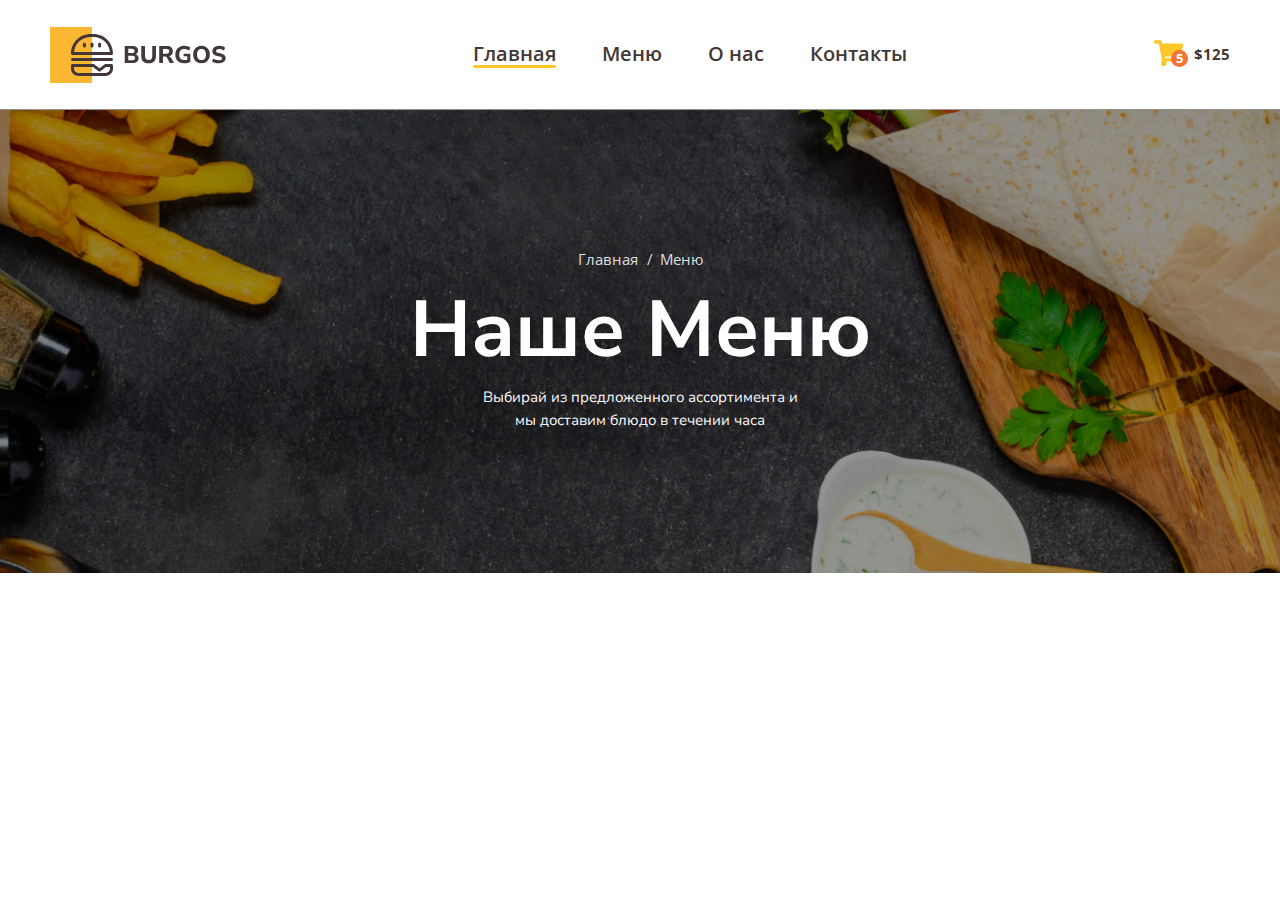
==== Index.html @ c04c3e18 "Add styles" ====
<!DOCTYPE html>
<html lang="ru">

<head>
    <meta charset="UTF-8">
    <meta http-equiv="X-UA-Compatible" content="IE=edge">
    <meta name="viewport" content="width=device-width, initial-scale=1.0">
    <title>Burger</title>
    <link rel="preconnect" href="https://fonts.googleapis.com">
    <link rel="preconnect" href="https://fonts.gstatic.com" crossorigin>
    <link href="https://fonts.googleapis.com/css2?family=Nunito+Sans:wght@600;700;800;900&family=Open+Sans:wght@400;600;700&display=swap" rel="stylesheet">
    <link rel="stylesheet" href="styles/normalize.css">
    <link rel="stylesheet" href="styles/main.css">

</head>

<body>
    <header>
        <div class="container">
            <div class="header">
                <a href="#" class="header-logo"></a>
                <nav>
                    <ul class="header-nav">
                        <li><a href="#" class="active">Главная</a></li>
                        <li><a href="#">Меню</a></li>
                        <li><a href="#">О нас</a></li>
                        <li><a href="#">Контакты</a></li>
                    </ul>
                </nav>
                <button type="button" class="button">
                    <span class="button-item">
                        <img src="images/shopping-cart.svg" alt="карзина">
                        <span class="button-count">5</span>
                    </span>
                    <span class="button-text">$125</span>
                </button>
            </div>
        </div>
    </header>
    <div class="bg">
        <div class="container">
            <ul class="breadcrumbs">
                <li><a href="#">Главная</a></li>
                <li><a href="#">Меню</a></li>
            </ul>
            <h1 class="title">Наше Меню</h1>
            <p class="description">Выбирай из предложенного ассортимента и мы доставим блюдо в течении часа</p>
        </div>
    </div>
</body>

</html>
---- styles/main.css ----
body {
    font-family: 'Nunito Sans', sans-serif;
}

.container {
    max-width: 1180px;
    margin: 0 auto;
    padding-left: 15px;
    padding-right: 15px;
}

.header {
    font-family: 'Open Sans', sans-serif;
    display: flex;
    align-items: center;
    justify-content: space-between;
    padding-top: 26px;
    padding-bottom: 25px;
}

.header-logo {
    display: block;
    background-image: url(../images/logo.svg);
    width: 176px;
    height: 56px;
    background-repeat: no-repeat;
    background-size: cover;
}

.header-nav {
    list-style-type: none;
    display: flex;
    padding-left: 0;
    gap: 46px;
}

.header-nav a {
    font-weight: 600;
    font-size: 20px;
    color: #443737;
    text-decoration: none;
}

.header-nav a::after {
    content: '';
    width: 100%;
    height: 3px;
    border-radius: 1.5px;
    background: transparent;
    display: block;
}

.header-nav a.active::after {
    background: #FFC725;
}

.button {
    display: flex;
    align-items: center;
    background-color: transparent;
    border: none;
    padding: 0;
    gap: 10px;
}

.button-item {
    position: relative;
}

.button-count {
    font-weight: 700;
    font-size: 13px;
    color: #ffff;
    background: #F37335;
    border-radius: 100%;
    position: absolute;
    width: 17px;
    height: 17px;
    text-align: center;
    line-height: 1.3;
    bottom: 3px;
    right: -4px;
}

.button-text {
    color: #443737;
    font-weight: 700;
    font-size: 15px;
}

.bg {
    text-align: center;
    color: #FFFFFF;
    background-image: url(../images/bg.jpg);
    background-size: cover;
    background-position: center center;
    padding: 142px 0;
}

.breadcrumbs {
    padding-left: 0;
    margin-top: 0;
    list-style-type: none;
    display: flex;
    justify-content: center;
    gap: 16px;
}

.breadcrumbs a {
    color: #DEDEDE;
    font-size: 15px;
    font-family: 'Open Sans', sans-serif;
    text-decoration: none;
}

.breadcrumbs a::before {
    content: '/';
    position: relative;
    left: -7px;
}

.breadcrumbs Li:first-child a::before {
    display: none;
}

.title {
    font-weight: 700;
    font-size: 79px;
    margin-top: 10px;
    margin-bottom: 10px;
}

.description {
    font-size: 15px;
    line-height: 1.5;
    color: #FAF9F9;
    max-width: 320px;
    margin: 0 auto;
}
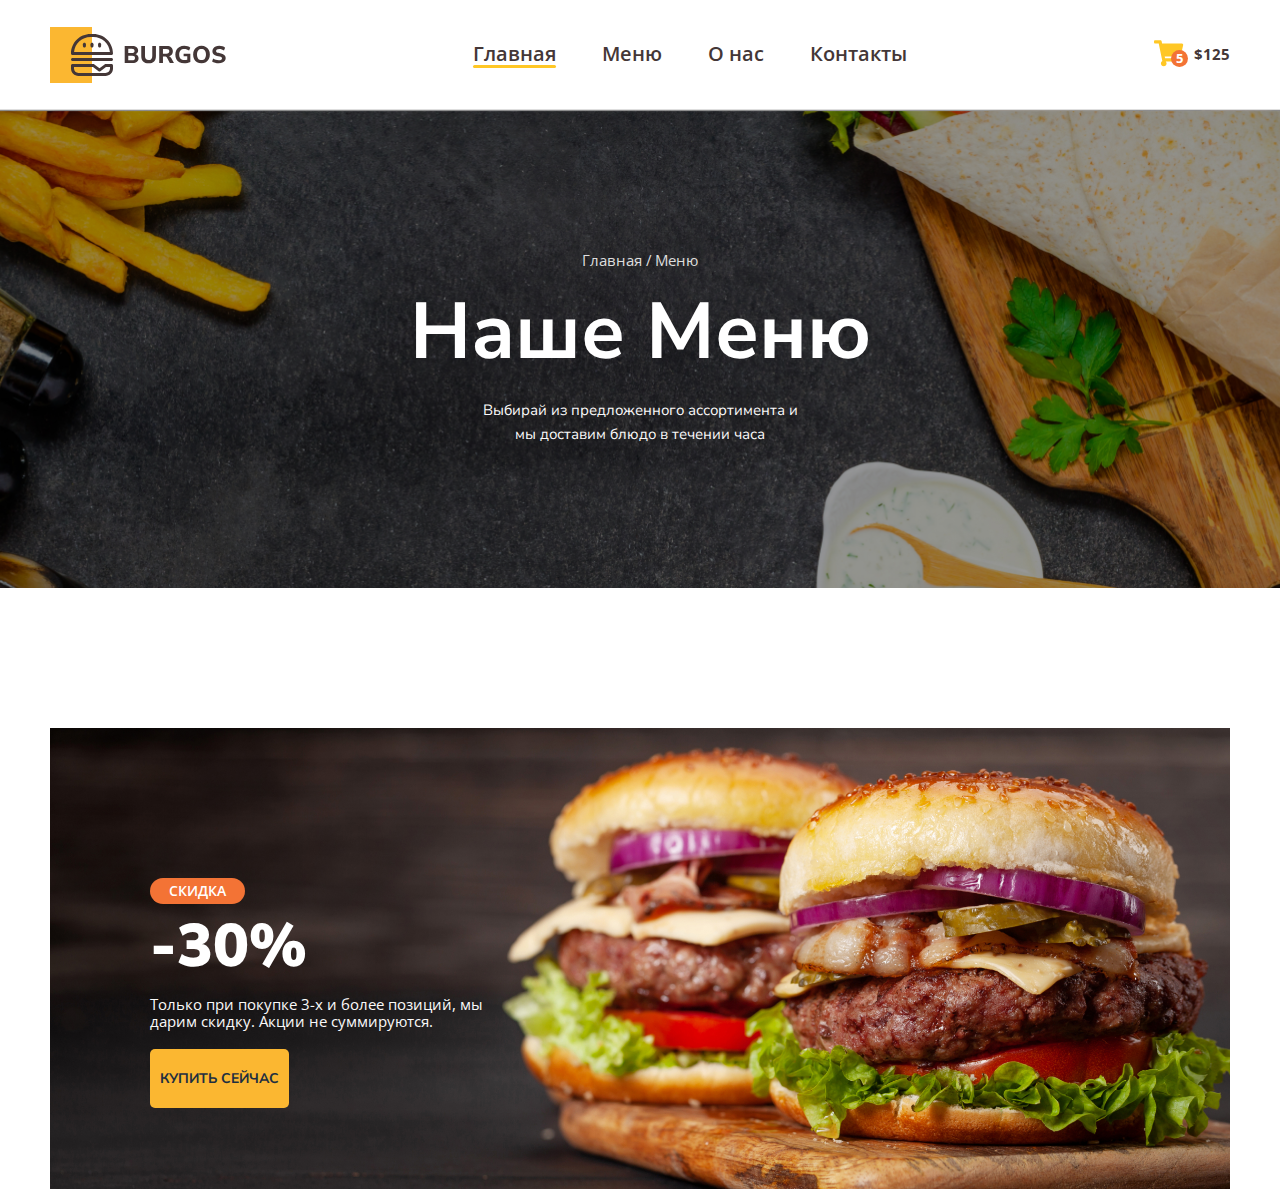
==== commit 0df5083e: "Add baner" ====
--- a/Index.html
+++ b/Index.html
@@ -47,6 +47,20 @@
             <p class="description">Выбирай из предложенного ассортимента и мы доставим блюдо в течении часа</p>
         </div>
     </div>
+    <main>
+        <div class="banner">
+            <div class="container">
+                <div class="banner-box">
+                    <h2 class="banner-title">
+                        <span>скидка</span> -30%</h2>
+                    <p class="banner-text">
+                        Только при покупке 3-х и более позиций, мы дарим скидку. Акции не суммируются.
+                    </p>
+                    <a href="#" class="banner-link">купить сейчас</a>
+                </div>
+            </div>
+        </div>
+    </main>
 </body>
 
 </html>--- a/styles/main.css
+++ b/styles/main.css
@@ -7,6 +7,10 @@
     margin: 0 auto;
     padding-left: 15px;
     padding-right: 15px;
+}
+
+header {
+    border-bottom: 1px solid #DEDEDE;
 }
 
 .header {
@@ -34,6 +38,10 @@
     gap: 46px;
 }
 
+.header-nav a:hover {
+    color: #FFC725;
+}
+
 .header-nav a {
     font-weight: 600;
     font-size: 20px;
@@ -61,6 +69,7 @@
     border: none;
     padding: 0;
     gap: 10px;
+    cursor: pointer;
 }
 
 .button-item {
@@ -95,6 +104,7 @@
     background-size: cover;
     background-position: center center;
     padding: 142px 0;
+    margin-bottom: 140px;
 }
 
 .breadcrumbs {
@@ -103,7 +113,11 @@
     list-style-type: none;
     display: flex;
     justify-content: center;
-    gap: 16px;
+    gap: 7px;
+}
+
+.breadcrumbs a:hover {
+    color: #FFC725;
 }
 
 .breadcrumbs a {
@@ -116,7 +130,12 @@
 .breadcrumbs a::before {
     content: '/';
     position: relative;
-    left: -7px;
+    left: -3px;
+    pointer-events: none;
+}
+
+.breadcrumbs a:hover::before {
+    color: #DEDEDE;
 }
 
 .breadcrumbs Li:first-child a::before {
@@ -126,14 +145,72 @@
 .title {
     font-weight: 700;
     font-size: 79px;
-    margin-top: 10px;
-    margin-bottom: 10px;
+    margin-top: 17px;
+    margin-bottom: 20px;
 }
 
 .description {
     font-size: 15px;
-    line-height: 1.5;
+    line-height: 1.6;
     color: #FAF9F9;
     max-width: 320px;
     margin: 0 auto;
+}
+
+.banner-box {
+    background-image: url(../images/burger.jpg);
+    color: #FFFFFF;
+    background-size: cover;
+    padding: 100px 0;
+    background-position: center center;
+    background-repeat: no-repeat;
+}
+
+.banner-title {
+    font-weight: 900;
+    font-size: 60px;
+    color: #FFFFFF;
+    margin-bottom: 0px;
+    padding-left: 100px;
+}
+
+.banner-title span {
+    display: block;
+    font-family: 'Open Sans', sans-serif;
+    text-transform: uppercase;
+    color: #FFFFFF;
+    text-align: center;
+    background-color: #F37335;
+    border-radius: 14px;
+    font-weight: 600;
+    font-size: 14px;
+    padding: 5px 0px;
+    width: 95px;
+    margin-bottom: 8px;
+}
+
+.banner-text {
+    font-family: 'Open Sans', sans-serif;
+    font-size: 15px;
+    font-weight: 400;
+    color: #FAF9F9;
+    max-width: 353px;
+    padding-bottom: 22px;
+    padding-left: 100px;
+}
+
+.banner-link {
+    font-family: 'Nunito Sans', sans-serif;
+    color: #1E2F40;
+    background-color: #FBB731;
+    text-decoration: none;
+    font-weight: 700;
+    font-size: 14px;
+    text-align: center;
+    text-transform: uppercase;
+    width: 170px;
+    border-radius: 5px;
+    padding: 20px 10px;
+    line-height: 1.5;
+    margin-left: 100px;
 }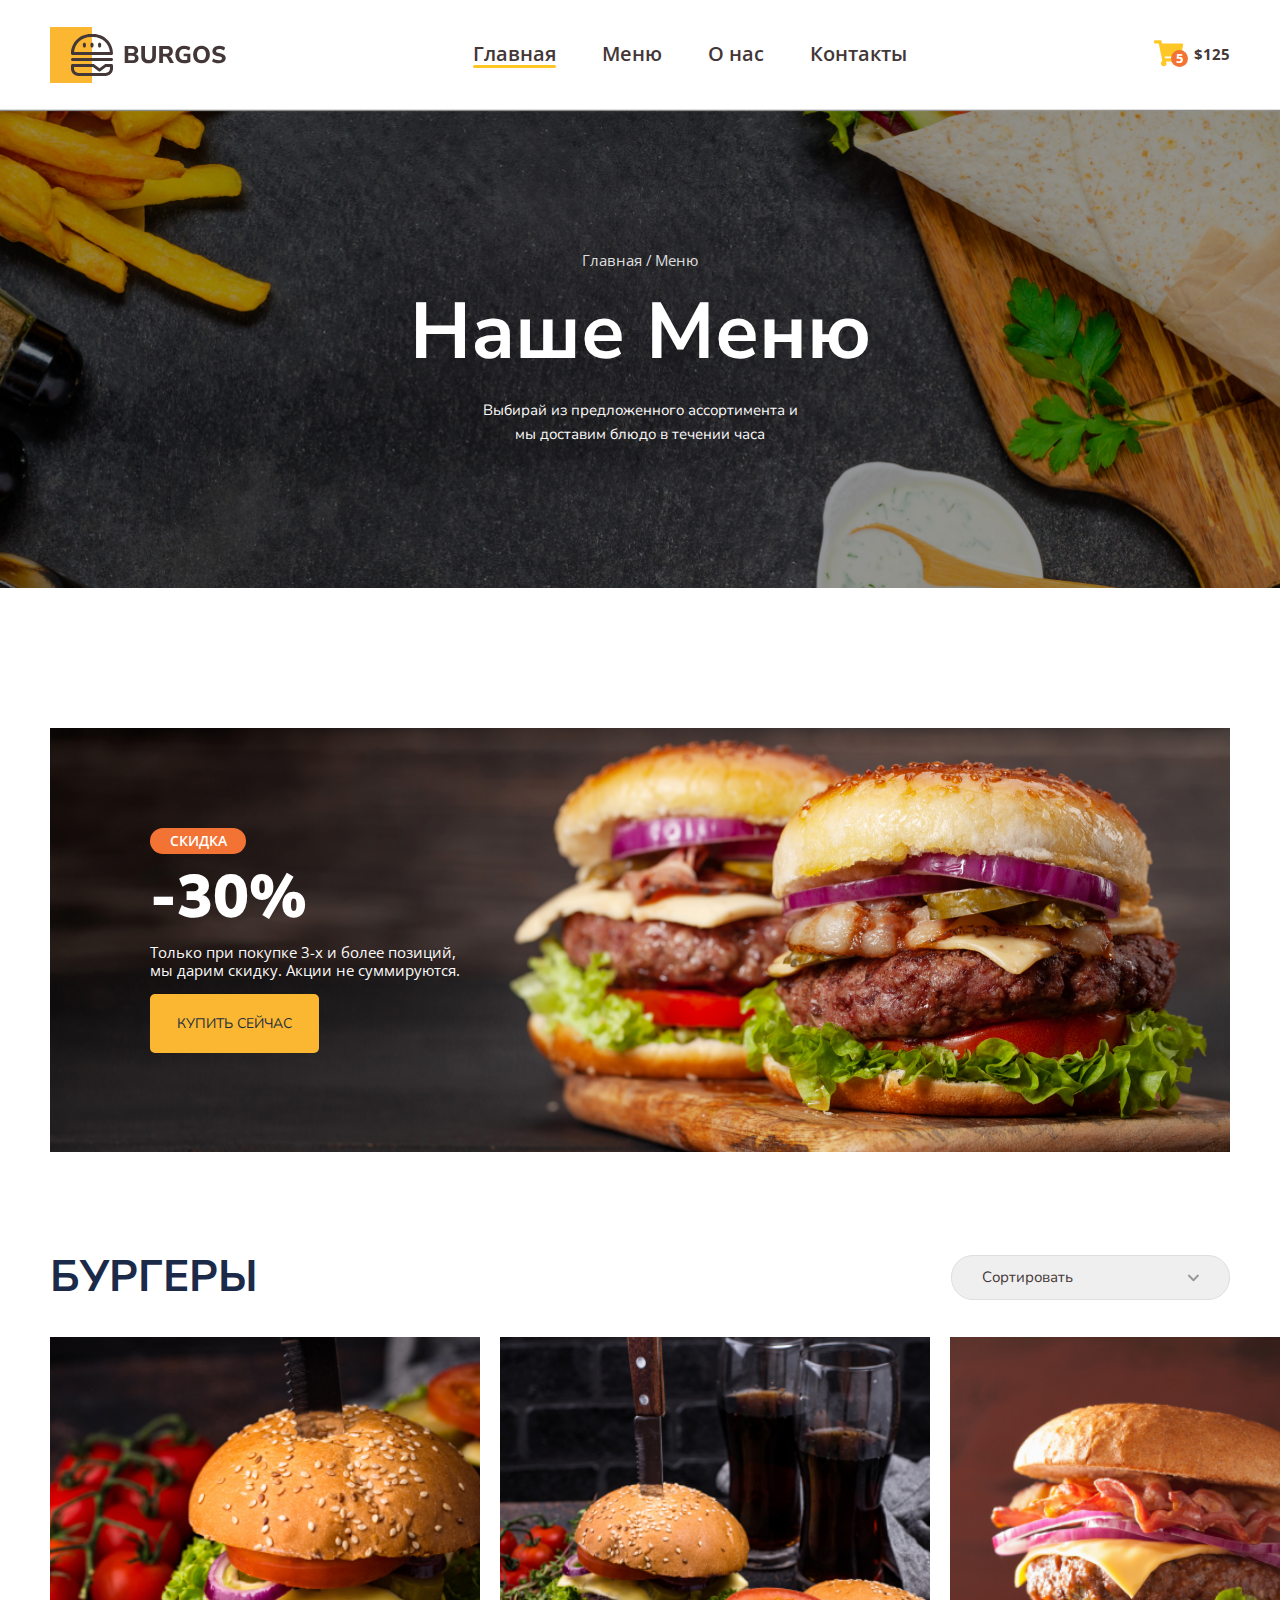
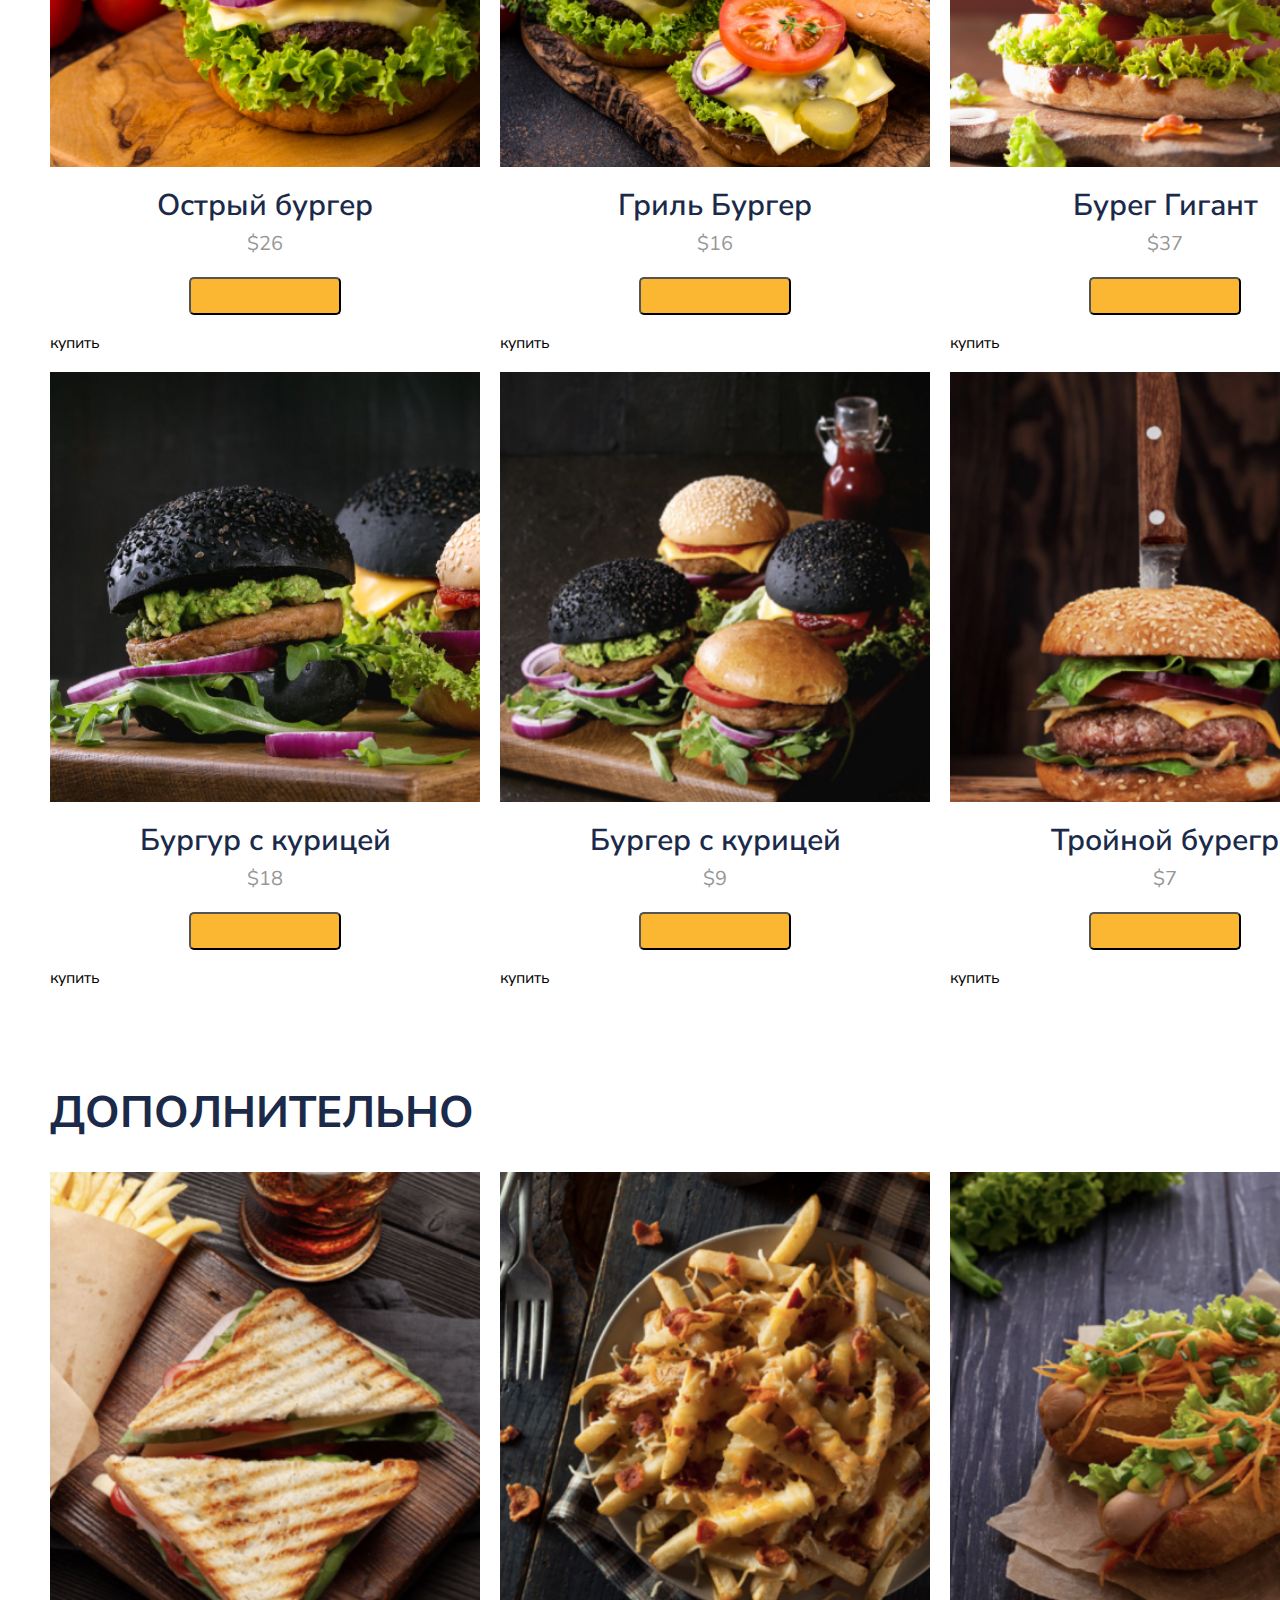
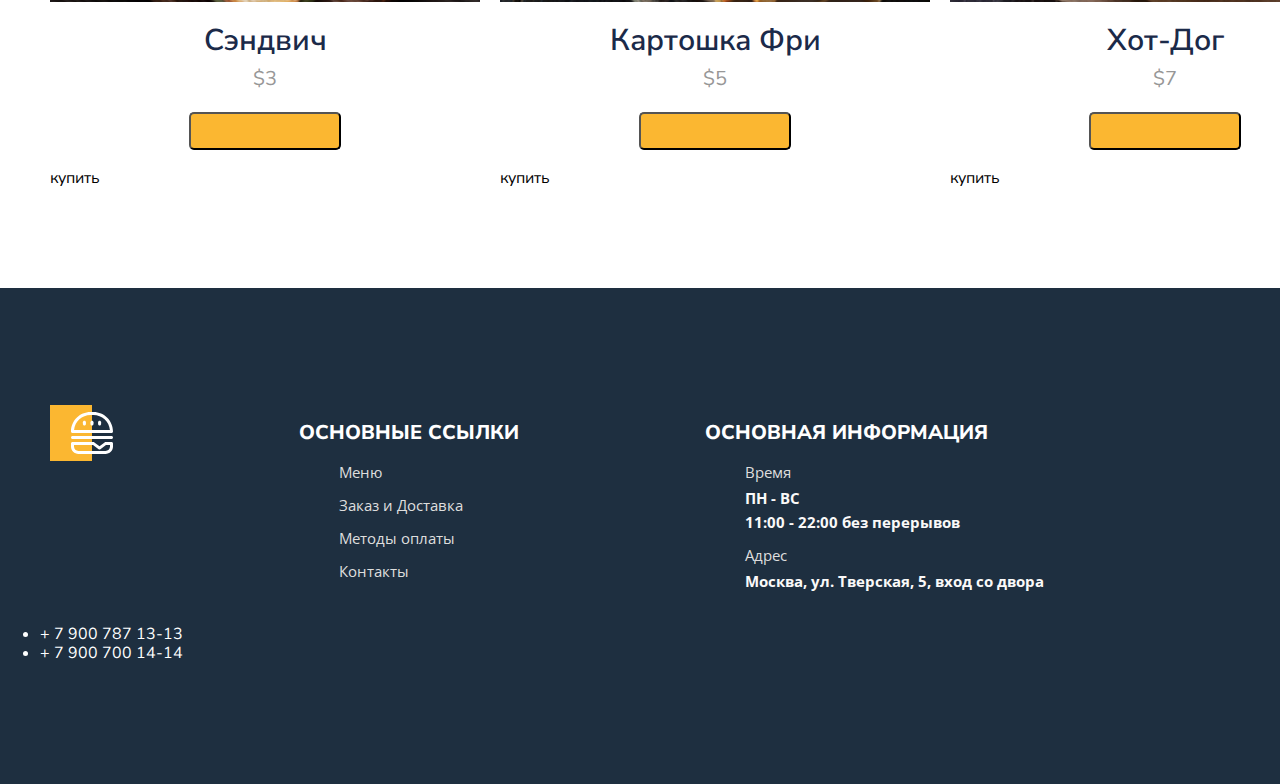
==== commit 2f1c9831: "add grid footer" ====
--- a/Index.html
+++ b/Index.html
@@ -54,13 +54,162 @@
                     <h2 class="banner-title">
                         <span>скидка</span> -30%</h2>
                     <p class="banner-text">
-                        Только при покупке 3-х и более позиций, мы дарим скидку. Акции не суммируются.
+                        Только при покупке 3-х и более позиций, мы&nbsp;дарим скидку. Акции не суммируются.
                     </p>
                     <a href="#" class="banner-link">купить сейчас</a>
                 </div>
             </div>
         </div>
+        <section class="menu">
+            <div class="container">
+                <div class="menu-header">
+                    <h2 class="menu-title">
+                        Бургеры
+                    </h2>
+                    <select class="menu-select">
+                        <option value="">Сортировать</option>
+                        <option value="up">По возрастанию</option>
+                        <option value="down">По убыванию </option>
+                </select>
+                </div>
+                <div class="menu-grid">
+                    <div class="menu-grid-item">
+                        <div class="menu-grid-cover">
+                            <img src="images/1.jpg" alt="Острый бургер">
+                        </div>
+                        <p class="menu-grid-title">Острый бургер</p>
+                        <p class="menu-grid-price">$26</p>
+                        <button type="button" class="menu-grid-btn"></button>
+                        <span class="menu-grid-icon"></span>
+                        <span class="menu-grid-text">купить</span>
+                    </div>
+                    <div class="menu-grid-item">
+                        <div class="menu-grid-cover">
+                            <img src="images/2.jpg" alt="Гриль Бургер">
+                        </div>
+                        <p class="menu-grid-title">Гриль Бургер</p>
+                        <p class="menu-grid-price">$16</p>
+                        <button type="button" class="menu-grid-btn"></button>
+                        <span class="menu-grid-icon"></span>
+                        <span class="menu-grid-text">купить</span>
+                    </div>
+                    <div class="menu-grid-item">
+                        <div class="menu-grid-cover">
+                            <img src="images/3.jpg" alt="Бурег Гигант">
+                        </div>
+                        <p class="menu-grid-title">Бурег Гигант</p>
+                        <p class="menu-grid-price">$37</p>
+                        <button type="button" class="menu-grid-btn"></button>
+                        <span class="menu-grid-icon"></span>
+                        <span class="menu-grid-text">купить</span>
+                    </div>
+                    <div class="menu-grid-item">
+                        <div class="menu-grid-cover">
+                            <img src="images/4.jpg" alt="Бургур с курицей">
+                        </div>
+                        <p class="menu-grid-title">Бургур с курицей</p>
+                        <p class="menu-grid-price">$18</p>
+                        <button type="button" class="menu-grid-btn"></button>
+                        <span class="menu-grid-icon"></span>
+                        <span class="menu-grid-text">купить</span>
+                    </div>
+                    <div class="menu-grid-item">
+                        <div class="menu-grid-cover">
+                            <img src="images/5.jpg" alt="Бургер с курицей">
+                        </div>
+                        <p class="menu-grid-title">Бургер с курицей</p>
+                        <p class="menu-grid-price">$9</p>
+                        <button type="button" class="menu-grid-btn"></button>
+                        <span class="menu-grid-icon"></span>
+                        <span class="menu-grid-text">купить</span>
+                    </div>
+                    <div class="menu-grid-item">
+                        <div class="menu-grid-cover">
+                            <img src="images/6.jpg" alt="Тройной бурегр">
+                        </div>
+                        <p class="menu-grid-title">Тройной бурегр</p>
+                        <p class="menu-grid-price">$7</p>
+                        <button type="button" class="menu-grid-btn"></button>
+                        <span class="menu-grid-icon"></span>
+                        <span class="menu-grid-text">купить</span>
+                    </div>
+                </div>
+                <div class="menu-header">
+                    <h2 class="menu-title">
+                        Дополнительно
+                    </h2>
+                </div>
+                <div class="menu-grid">
+                    <div class="menu-grid-item">
+                        <div class="menu-grid-cover">
+                            <img src="images/Сэндвич.jpg" alt="Сэндвич">
+                        </div>
+                        <p class="menu-grid-title">Сэндвич</p>
+                        <p class="menu-grid-price">$3</p>
+                        <button type="button" class="menu-grid-btn"></button>
+                        <span class="menu-grid-icon"></span>
+                        <span class="menu-grid-text">купить</span>
+                    </div>
+                    <div class="menu-grid-item">
+                        <div class="menu-grid-cover">
+                            <img src="images/Картошка Фри.jpg" alt="Картошка Фри">
+                        </div>
+                        <p class="menu-grid-title">Картошка Фри</p>
+                        <p class="menu-grid-price">$5</p>
+                        <button type="button" class="menu-grid-btn"></button>
+                        <span class="menu-grid-icon"></span>
+                        <span class="menu-grid-text">купить</span>
+                    </div>
+                    <div class="menu-grid-item">
+                        <div class="menu-grid-cover">
+                            <img src="images/Хот-Дог.jpg" alt="Хот-Дог">
+                        </div>
+                        <p class="menu-grid-title">Хот-Дог</p>
+                        <p class="menu-grid-price">$7</p>
+                        <button type="button" class="menu-grid-btn"></button>
+                        <span class="menu-grid-icon"></span>
+                        <span class="menu-grid-text">купить</span>
+                    </div>
+                </div>
+            </div>
+            </div>
+        </section>
     </main>
+    <footer class="footer">
+        <div class="container">
+            <div class="footer-box">
+                <div class="item">
+                    <img class="logo" src="images/Logo1.svg" alt="Logo">
+                </div>
+                <div class="item">
+                    <h2>основные ссылки</h2>
+                    <ul>
+                        <li><a href="">Меню</a></li>
+                        <li><a href="">Заказ и Доставка</a></li>
+                        <li><a href="">Методы оплаты</a></li>
+                        <li><a href="">Контакты</a></li>
+                    </ul>
+                </div>
+                <div class="item">
+                    <h2>основная информация</h2>
+                    <ul>
+                        <li>
+                            <span>Время</span> ПН - ВС <br> 11:00 - 22:00 без перерывов
+                        </li>
+                        <li>
+                            <span>Адрес</span> Москва, ул. Тверская, 5, вход со двора
+                        </li>
+                    </ul>
+                </div>
+                <footer class="tel">
+            </div>
+        </div>
+
+        <ul>
+            <li>+ 7 900 787 13-13</li>
+            <li>+ 7 900 700 14-14</li>
+        </ul>
+        </footer>
 </body>
 
 </html>--- a/styles/main.css
+++ b/styles/main.css
@@ -1,216 +1,357 @@
-body {
-    font-family: 'Nunito Sans', sans-serif;
-}
-
-.container {
-    max-width: 1180px;
-    margin: 0 auto;
-    padding-left: 15px;
-    padding-right: 15px;
-}
-
-header {
-    border-bottom: 1px solid #DEDEDE;
-}
-
-.header {
-    font-family: 'Open Sans', sans-serif;
-    display: flex;
-    align-items: center;
-    justify-content: space-between;
-    padding-top: 26px;
-    padding-bottom: 25px;
-}
-
-.header-logo {
-    display: block;
-    background-image: url(../images/logo.svg);
-    width: 176px;
-    height: 56px;
-    background-repeat: no-repeat;
-    background-size: cover;
-}
-
-.header-nav {
-    list-style-type: none;
-    display: flex;
-    padding-left: 0;
-    gap: 46px;
-}
-
-.header-nav a:hover {
-    color: #FFC725;
-}
-
-.header-nav a {
-    font-weight: 600;
-    font-size: 20px;
-    color: #443737;
-    text-decoration: none;
-}
-
-.header-nav a::after {
-    content: '';
-    width: 100%;
-    height: 3px;
-    border-radius: 1.5px;
-    background: transparent;
-    display: block;
-}
-
-.header-nav a.active::after {
-    background: #FFC725;
-}
-
-.button {
-    display: flex;
-    align-items: center;
-    background-color: transparent;
-    border: none;
-    padding: 0;
-    gap: 10px;
-    cursor: pointer;
-}
-
-.button-item {
-    position: relative;
-}
-
-.button-count {
-    font-weight: 700;
-    font-size: 13px;
-    color: #ffff;
-    background: #F37335;
-    border-radius: 100%;
-    position: absolute;
-    width: 17px;
-    height: 17px;
-    text-align: center;
-    line-height: 1.3;
-    bottom: 3px;
-    right: -4px;
-}
-
-.button-text {
-    color: #443737;
-    font-weight: 700;
-    font-size: 15px;
-}
-
-.bg {
-    text-align: center;
-    color: #FFFFFF;
-    background-image: url(../images/bg.jpg);
-    background-size: cover;
-    background-position: center center;
-    padding: 142px 0;
-    margin-bottom: 140px;
-}
-
-.breadcrumbs {
-    padding-left: 0;
-    margin-top: 0;
-    list-style-type: none;
-    display: flex;
-    justify-content: center;
-    gap: 7px;
-}
-
-.breadcrumbs a:hover {
-    color: #FFC725;
-}
-
-.breadcrumbs a {
-    color: #DEDEDE;
-    font-size: 15px;
-    font-family: 'Open Sans', sans-serif;
-    text-decoration: none;
-}
-
-.breadcrumbs a::before {
-    content: '/';
-    position: relative;
-    left: -3px;
-    pointer-events: none;
-}
-
-.breadcrumbs a:hover::before {
-    color: #DEDEDE;
-}
-
-.breadcrumbs Li:first-child a::before {
-    display: none;
-}
-
-.title {
-    font-weight: 700;
-    font-size: 79px;
-    margin-top: 17px;
-    margin-bottom: 20px;
-}
-
-.description {
-    font-size: 15px;
-    line-height: 1.6;
-    color: #FAF9F9;
-    max-width: 320px;
-    margin: 0 auto;
-}
-
-.banner-box {
-    background-image: url(../images/burger.jpg);
-    color: #FFFFFF;
-    background-size: cover;
-    padding: 100px 0;
-    background-position: center center;
-    background-repeat: no-repeat;
-}
-
-.banner-title {
-    font-weight: 900;
-    font-size: 60px;
-    color: #FFFFFF;
-    margin-bottom: 0px;
-    padding-left: 100px;
-}
-
-.banner-title span {
-    display: block;
-    font-family: 'Open Sans', sans-serif;
-    text-transform: uppercase;
-    color: #FFFFFF;
-    text-align: center;
-    background-color: #F37335;
-    border-radius: 14px;
-    font-weight: 600;
-    font-size: 14px;
-    padding: 5px 0px;
-    width: 95px;
-    margin-bottom: 8px;
-}
-
-.banner-text {
-    font-family: 'Open Sans', sans-serif;
-    font-size: 15px;
-    font-weight: 400;
-    color: #FAF9F9;
-    max-width: 353px;
-    padding-bottom: 22px;
-    padding-left: 100px;
-}
-
-.banner-link {
-    font-family: 'Nunito Sans', sans-serif;
-    color: #1E2F40;
-    background-color: #FBB731;
-    text-decoration: none;
-    font-weight: 700;
-    font-size: 14px;
-    text-align: center;
-    text-transform: uppercase;
-    width: 170px;
-    border-radius: 5px;
-    padding: 20px 10px;
-    line-height: 1.5;
-    margin-left: 100px;
-}+            body {
+                font-family: 'Nunito Sans', sans-serif;
+            }
+            
+            .container {
+                max-width: 1180px;
+                margin: 0 auto;
+                padding-left: 15px;
+                padding-right: 15px;
+            }
+            
+            header {
+                border-bottom: 1px solid #DEDEDE;
+            }
+            
+            .header {
+                font-family: 'Open Sans', sans-serif;
+                display: flex;
+                align-items: center;
+                justify-content: space-between;
+                padding-top: 26px;
+                padding-bottom: 25px;
+            }
+            
+            .header-logo {
+                display: block;
+                background-image: url(../images/logo.svg);
+                width: 176px;
+                height: 56px;
+                background-repeat: no-repeat;
+                background-size: cover;
+            }
+            
+            .header-nav {
+                list-style-type: none;
+                display: flex;
+                padding-left: 0;
+                gap: 46px;
+            }
+            
+            .header-nav a:hover {
+                color: #FFC725;
+            }
+            
+            .header-nav a {
+                font-weight: 600;
+                font-size: 20px;
+                color: #443737;
+                text-decoration: none;
+            }
+            
+            .header-nav a::after {
+                content: '';
+                width: 100%;
+                height: 3px;
+                border-radius: 1.5px;
+                background: transparent;
+                display: block;
+            }
+            
+            .header-nav a.active::after {
+                background: #FFC725;
+            }
+            
+            .button {
+                display: flex;
+                align-items: center;
+                background-color: transparent;
+                border: none;
+                padding: 0;
+                gap: 10px;
+                cursor: pointer;
+            }
+            
+            .button-item {
+                position: relative;
+            }
+            
+            .button-count {
+                font-weight: 700;
+                font-size: 13px;
+                color: #ffff;
+                background: #F37335;
+                border-radius: 100%;
+                position: absolute;
+                width: 17px;
+                height: 17px;
+                text-align: center;
+                line-height: 1.3;
+                bottom: 3px;
+                right: -4px;
+            }
+            
+            .button-text {
+                color: #443737;
+                font-weight: 700;
+                font-size: 15px;
+            }
+            
+            .bg {
+                text-align: center;
+                color: #FFFFFF;
+                background-image: url(../images/bg.jpg);
+                background-size: cover;
+                background-position: center center;
+                padding: 142px 0;
+                margin-bottom: 140px;
+            }
+            
+            .breadcrumbs {
+                padding-left: 0;
+                margin-top: 0;
+                list-style-type: none;
+                display: flex;
+                justify-content: center;
+                gap: 7px;
+            }
+            
+            .breadcrumbs a:hover {
+                color: #FFC725;
+            }
+            
+            .breadcrumbs a {
+                color: #DEDEDE;
+                font-size: 15px;
+                font-family: 'Open Sans', sans-serif;
+                text-decoration: none;
+            }
+            
+            .breadcrumbs a::before {
+                content: '/';
+                position: relative;
+                left: -3px;
+                pointer-events: none;
+            }
+            
+            .breadcrumbs a:hover::before {
+                color: #DEDEDE;
+            }
+            
+            .breadcrumbs Li:first-child a::before {
+                display: none;
+            }
+            
+            .title {
+                font-weight: 700;
+                font-size: 79px;
+                margin-top: 17px;
+                margin-bottom: 20px;
+            }
+            
+            .description {
+                font-size: 15px;
+                line-height: 1.6;
+                color: #FAF9F9;
+                max-width: 320px;
+                margin: 0 auto;
+            }
+            
+            .banner-box {
+                background-image: url(../images/burger.jpg);
+                background-size: cover;
+                padding: 100px 100px 120px;
+                background-position: center center;
+                background-repeat: no-repeat;
+                margin-bottom: 100px;
+            }
+            
+            .banner-title {
+                font-weight: 900;
+                font-size: 60px;
+                margin-top: 0;
+                color: #FFFFFF;
+                margin-bottom: 12px;
+            }
+            
+            .banner-title span {
+                display: block;
+                font-family: 'Open Sans', sans-serif;
+                text-transform: uppercase;
+                color: #FFFFFF;
+                text-align: center;
+                background-color: #F37335;
+                border-radius: 14px;
+                font-weight: 600;
+                font-size: 14px;
+                padding: 5px 0px;
+                width: 96px;
+                margin-bottom: 9px;
+            }
+            
+            .banner-text {
+                font-family: 'Open Sans', sans-serif;
+                font-size: 15px;
+                color: #FAF9F9;
+                max-width: 353px;
+                margin-bottom: 35px;
+                margin-top: 0;
+            }
+            
+            .banner-link {
+                font-family: 'Nunito Sans', sans-serif;
+                color: #1E2F40;
+                background-color: #FBB731;
+                text-decoration: none;
+                font-size: 14px;
+                text-transform: uppercase;
+                border-radius: 5px;
+                padding: 20px 27px;
+            }
+            
+            .menu-header {
+                display: flex;
+                align-items: center;
+                justify-content: space-between;
+                margin-bottom: 34px;
+            }
+            
+            .menu-title {
+                font-weight: 700;
+                font-size: 44px;
+                text-transform: uppercase;
+                color: #1B2A49;
+                margin: 0;
+            }
+            
+            .menu-select {
+                border: 1px solid #DEDEDE;
+                padding: 13px 30px;
+                border-radius: 22px;
+                color: #443737;
+                font-size: 15px;
+                appearance: none;
+                flex-basis: 279px;
+                background-image: url(../images/chevron-down.svg);
+                background-size: 12.79px 7.75px;
+                background-repeat: no-repeat;
+                background-position: 89% center;
+            }
+            
+            .menu-grid {
+                display: grid;
+                grid-template-columns: repeat(3, 1fr);
+                gap: 20px;
+                margin-bottom: 100px;
+            }
+            
+            .menu-grid-cover {
+                width: 100;
+                height: 430px;
+                position: relative;
+                overflow: hidden;
+            }
+            
+            .menu-grid-cover img {
+                left: 50%;
+                top: 50%;
+                transform: translate(-50% -50%);
+                object-fit: cover;
+                width: 430px;
+            }
+            
+            .menu-grid-title {
+                font-weight: 600;
+                font-size: 30px;
+                line-height: 38px;
+                text-align: center;
+                color: #1B2A49;
+                margin-top: 20px;
+                margin-bottom: 0px;
+            }
+            
+            .menu-grid-price {
+                font-size: 20px;
+                align-items: center;
+                color: #979797;
+                margin-top: 5px;
+                margin-bottom: 0;
+                line-height: 28px;
+                text-align: center;
+            }
+            
+            .menu-grid-btn {
+                display: flex;
+                margin: 19px auto;
+                padding: 9px 30px;
+                background: #FBB731;
+                border-radius: 5px;
+                cursor: pointer;
+                gap: 11px;
+                width: 152px;
+                height: 38px;
+            }
+            
+            .footer {
+                background: #1E2F40;
+                color: #fff;
+                padding-top: 117px;
+                padding-bottom: 106px;
+            }
+            
+            .footer-box {
+                display: flex;
+                justify-content: space-between;
+            }
+            
+            .logo {
+                width: 63px;
+                height: 56px;
+            }
+            
+            .item {
+                flex: 0 0 auto;
+            }
+            
+            .item h2 {
+                font-size: 20px;
+                font-weight: 800;
+                text-transform: uppercase;
+                margin-bottom: 12px;
+            }
+            
+            .item ul,
+            .tel ul {
+                list-style-type: none;
+            }
+            
+            .item li {
+                margin-bottom: 9px;
+                font-family: 'Open Sans', sans-serif;
+                font-size: 15px;
+                color: #FAF9F9;
+                font-weight: 700;
+                line-height: 24px;
+            }
+            
+            .item a {
+                color: #DEDEDE;
+                text-decoration: none;
+                font-weight: 400;
+            }
+            
+            .item span {
+                color: #DEDEDE;
+                display: block;
+                font-weight: 400;
+                margin-bottom: 2px;
+            }
+            
+            .tel ul {
+                font-size: 20px;
+                color: #FBB731;
+            }
+            
+            .tel li {
+                margin-bottom: 12px;
+            }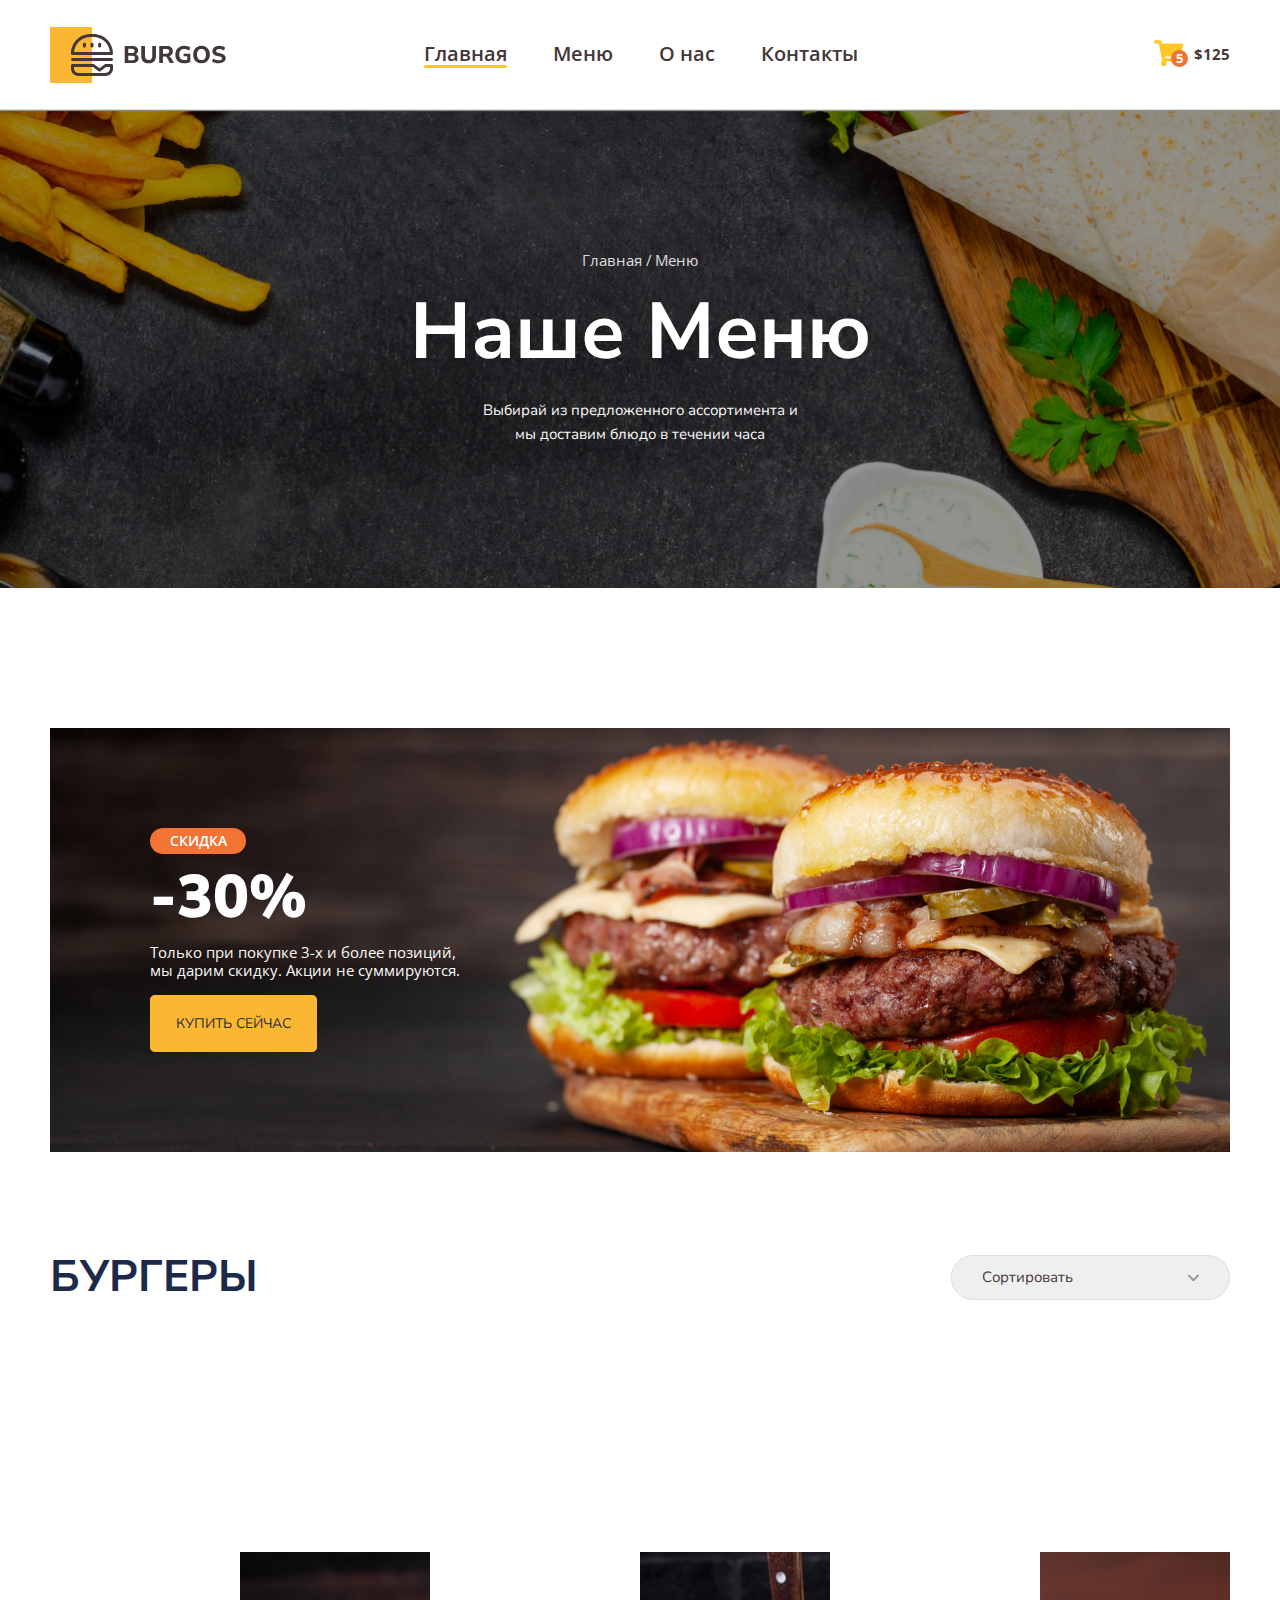
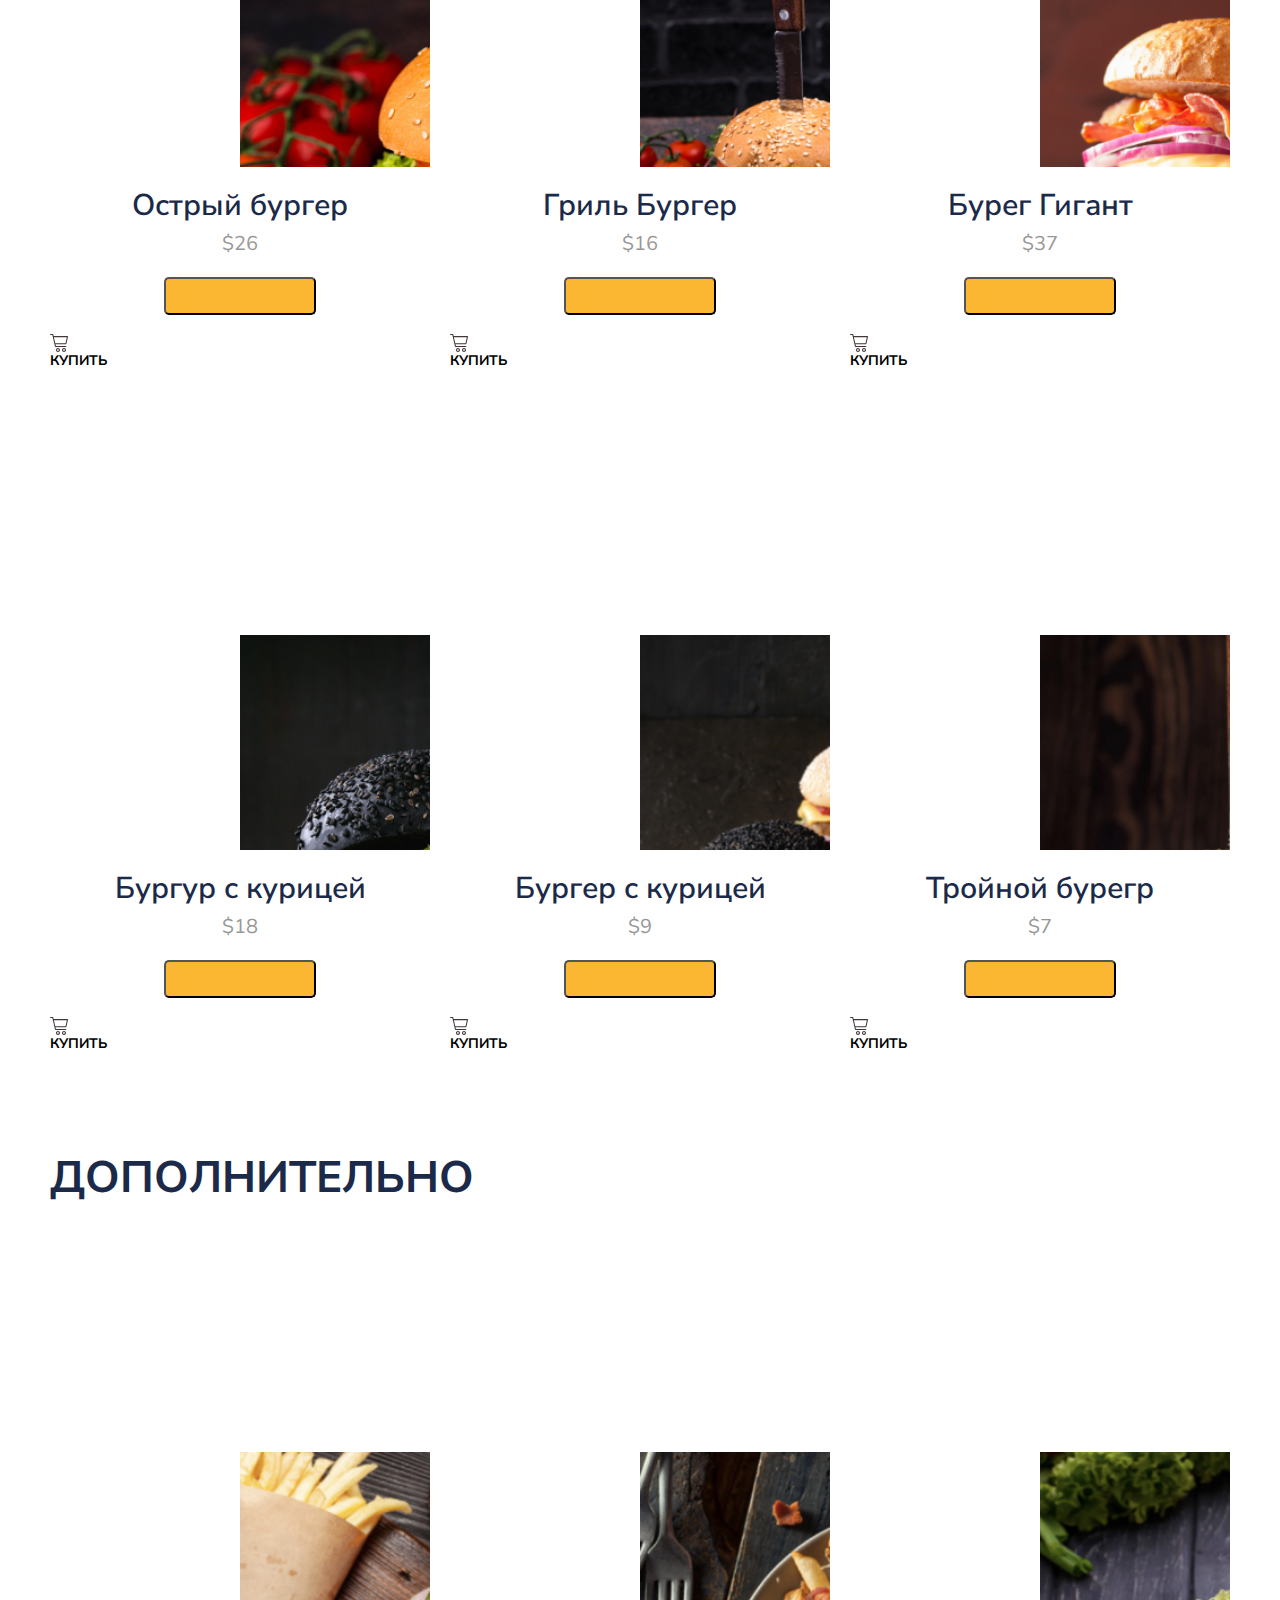
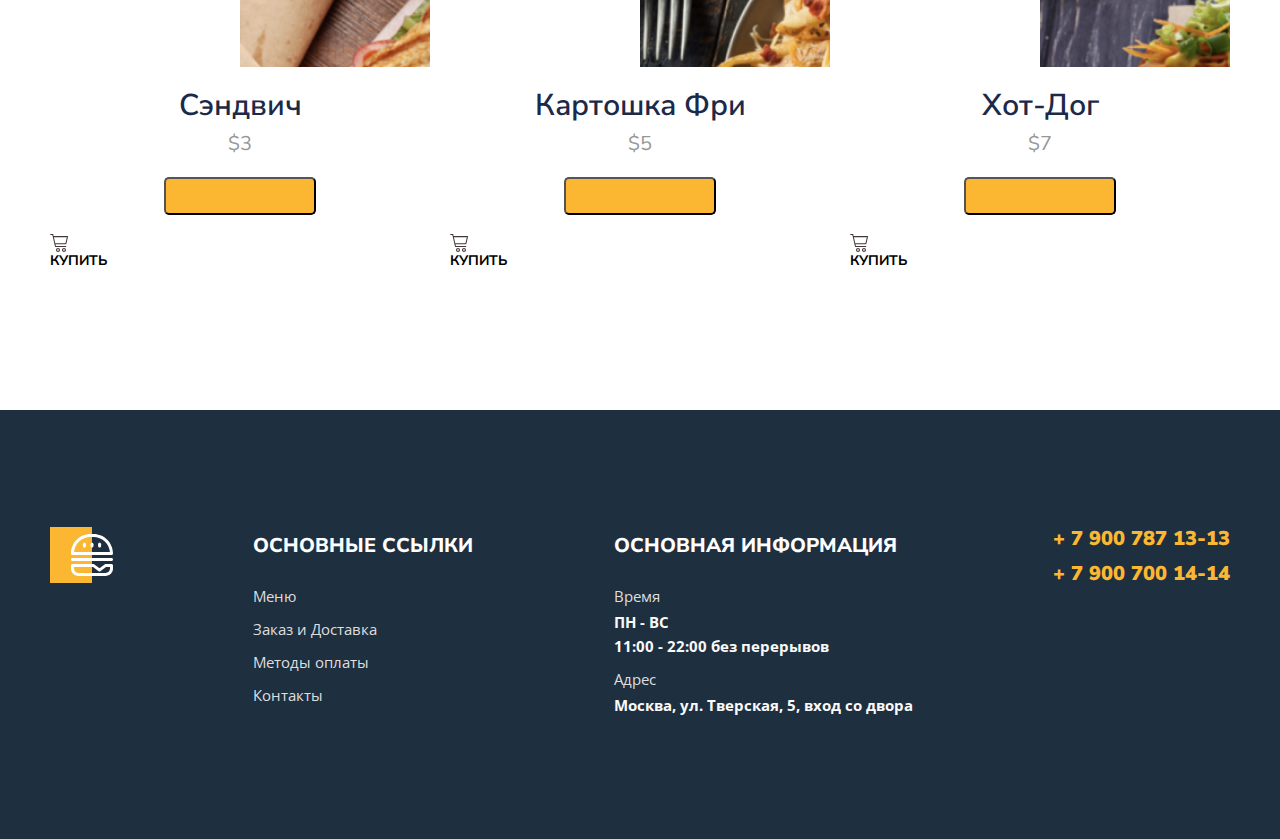
==== commit 61d26875: "add footer" ====
--- a/Index.html
+++ b/Index.html
@@ -18,14 +18,16 @@
     <header>
         <div class="container">
             <div class="header">
-                <a href="#" class="header-logo"></a>
-                <nav>
-                    <ul class="header-nav">
-                        <li><a href="#" class="active">Главная</a></li>
-                        <li><a href="#">Меню</a></li>
-                        <li><a href="#">О нас</a></li>
-                        <li><a href="#">Контакты</a></li>
-                    </ul>
+                <div class="header-item">
+                    <a href="#" class="header-logo"></a>
+                    <nav>
+                        <ul class="header-nav">
+                            <li><a href="#" class="active">Главная</a></li>
+                            <li><a href="#">Меню</a></li>
+                            <li><a href="#">О нас</a></li>
+                            <li><a href="#">Контакты</a></li>
+                        </ul>
+                </div>
                 </nav>
                 <button type="button" class="button">
                     <span class="button-item">
@@ -175,41 +177,45 @@
             </div>
         </section>
     </main>
-    <footer class="footer">
+    <footer>
         <div class="container">
             <div class="footer-box">
-                <div class="item">
-                    <img class="logo" src="images/Logo1.svg" alt="Logo">
-                </div>
-                <div class="item">
-                    <h2>основные ссылки</h2>
-                    <ul>
-                        <li><a href="">Меню</a></li>
-                        <li><a href="">Заказ и Доставка</a></li>
-                        <li><a href="">Методы оплаты</a></li>
-                        <li><a href="">Контакты</a></li>
+                <div class="footer-item">
+                    <img class="footer-logo" src="images/Logo1.svg" alt="Logo">
+                </div>
+                <div class="footer-item">
+                    <h2>Основные ссылки</h2>
+                    <ul class="footer-list">
+                        <li><a href="#">Меню</a></li>
+                        <li><a href="#">Заказ и Доставка</a></li>
+                        <li><a href="#">Методы оплаты</a></li>
+                        <li><a href="#">Контакты</a></li>
                     </ul>
                 </div>
-                <div class="item">
-                    <h2>основная информация</h2>
-                    <ul>
-                        <li>
-                            <span>Время</span> ПН - ВС <br> 11:00 - 22:00 без перерывов
+                <div class="footer-item">
+                    <h2>Основная информация</h2>
+                    <ul class="footer-list">
+                        <li>
+                            <span>Время</span> ПН - ВС<br> 11:00 - 22:00 без перерывов
                         </li>
                         <li>
                             <span>Адрес</span> Москва, ул. Тверская, 5, вход со двора
                         </li>
                     </ul>
                 </div>
-                <footer class="tel">
-            </div>
-        </div>
-
-        <ul>
-            <li>+ 7 900 787 13-13</li>
-            <li>+ 7 900 700 14-14</li>
-        </ul>
-        </footer>
+                <div class="footer-tel">
+                    <ul class="footer-list footer-list-tel">
+                        <li>
+                            <a href="tel:+79007871313">+ 7 900 787 13-13</a>
+                        </li>
+                        <li>
+                            <a href="tel:+79007001414">+ 7 900 700 14-14</a>
+                        </li>
+                    </ul>
+                </div>
+            </div>
+        </div>
+    </footer>
 </body>
 
 </html>--- a/styles/main.css
+++ b/styles/main.css
@@ -20,6 +20,13 @@
                 justify-content: space-between;
                 padding-top: 26px;
                 padding-bottom: 25px;
+            }
+            
+            .header-item {
+                display: flex;
+                align-items: center;
+                justify-content: space-between;
+                flex-basis: 68.5%;
             }
             
             .header-logo {
@@ -206,7 +213,13 @@
                 font-size: 14px;
                 text-transform: uppercase;
                 border-radius: 5px;
-                padding: 20px 27px;
+                padding: 18px 25px;
+                border: 1px solid #FBB731;
+            }
+            
+            .banner-link:hover {
+                background-color: transparent;
+                color: #FBB731;
             }
             
             .menu-header {
@@ -241,7 +254,7 @@
             .menu-grid {
                 display: grid;
                 grid-template-columns: repeat(3, 1fr);
-                gap: 20px;
+                gap: 50px 20px;
                 margin-bottom: 100px;
             }
             
@@ -253,6 +266,7 @@
             }
             
             .menu-grid-cover img {
+                position: absolute;
                 left: 50%;
                 top: 50%;
                 transform: translate(-50% -50%);
@@ -292,11 +306,32 @@
                 height: 38px;
             }
             
-            .footer {
+            .menu-grid-btn:hover {
+                background-color: #F37335;
+            }
+            
+            .menu-grid-icon {
+                background-image: url(../images/korzina.svg);
+                width: 18px;
+                height: 18px;
+                display: block;
+            }
+            
+            .menu-grid-text {
+                font-size: 14px;
+                font-weight: 700;
+                line-height: 18px;
+                text-transform: uppercase;
+                display: block;
+                padding: 0;
+            }
+            
+            footer {
                 background: #1E2F40;
                 color: #fff;
                 padding-top: 117px;
                 padding-bottom: 106px;
+                margin-top: 140px;
             }
             
             .footer-box {
@@ -304,28 +339,30 @@
                 justify-content: space-between;
             }
             
-            .logo {
+            .footer-logo {
                 width: 63px;
                 height: 56px;
             }
             
-            .item {
+            .footer-item {
                 flex: 0 0 auto;
             }
             
-            .item h2 {
+            .footer-item h2 {
                 font-size: 20px;
                 font-weight: 800;
+                line-height: 38px;
                 text-transform: uppercase;
-                margin-bottom: 12px;
-            }
-            
-            .item ul,
-            .tel ul {
+                margin-bottom: 19px;
+                margin-top: 0;
+            }
+            
+            .footer-list {
+                padding-left: 0;
                 list-style-type: none;
             }
             
-            .item li {
+            .footer-item li {
                 margin-bottom: 9px;
                 font-family: 'Open Sans', sans-serif;
                 font-size: 15px;
@@ -334,24 +371,38 @@
                 line-height: 24px;
             }
             
-            .item a {
+            .footer-item a {
                 color: #DEDEDE;
                 text-decoration: none;
                 font-weight: 400;
             }
             
-            .item span {
+            .footer-item a:hover {
+                color: #FBB731;
+            }
+            
+            .footer-item span {
                 color: #DEDEDE;
                 display: block;
                 font-weight: 400;
                 margin-bottom: 2px;
             }
             
-            .tel ul {
+            .footer-list-tel {
+                margin-top: 0;
+            }
+            
+            .footer-list-tel li {
+                margin-bottom: 12px;
+            }
+            
+            .footer-list-tel a {
                 font-size: 20px;
+                font-weight: 900;
                 color: #FBB731;
-            }
-            
-            .tel li {
-                margin-bottom: 12px;
+                text-decoration: none;
+            }
+            
+            .footer-list-tel a:hover {
+                color: #DEDEDE;
             }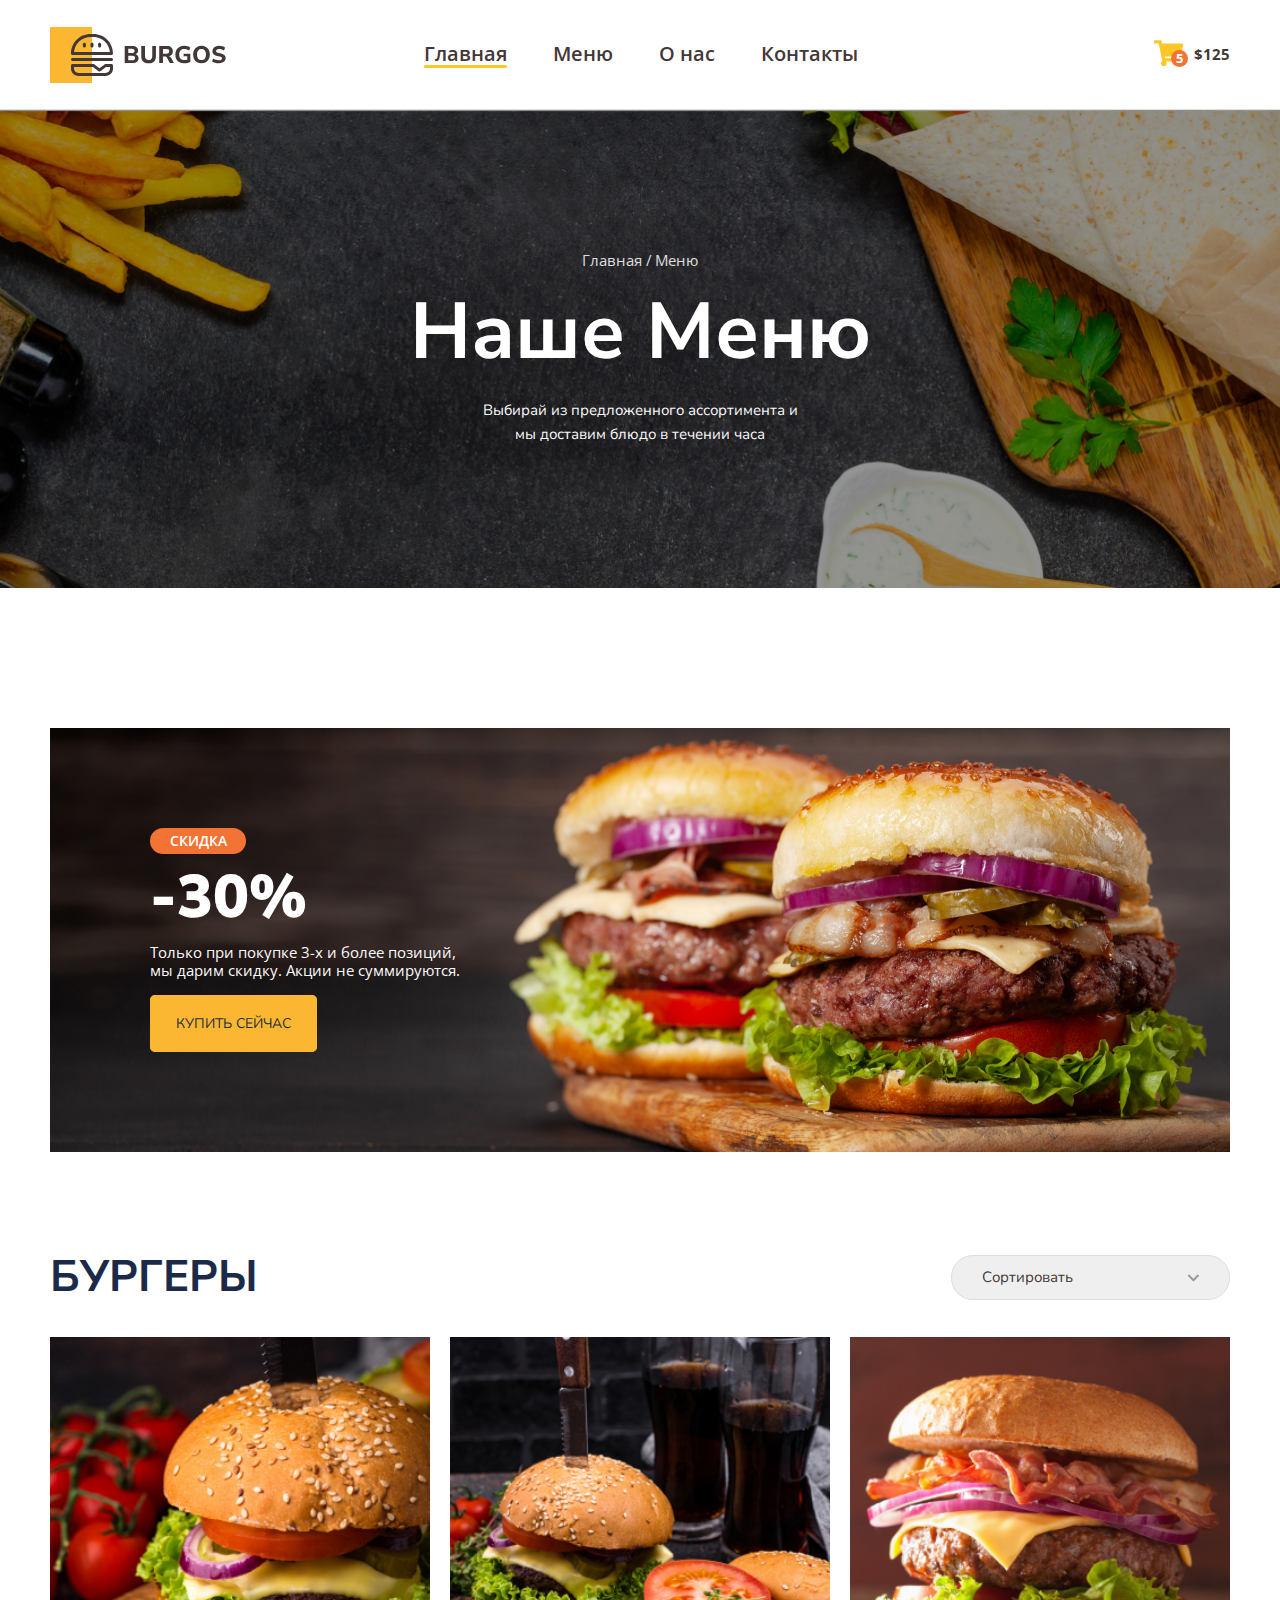
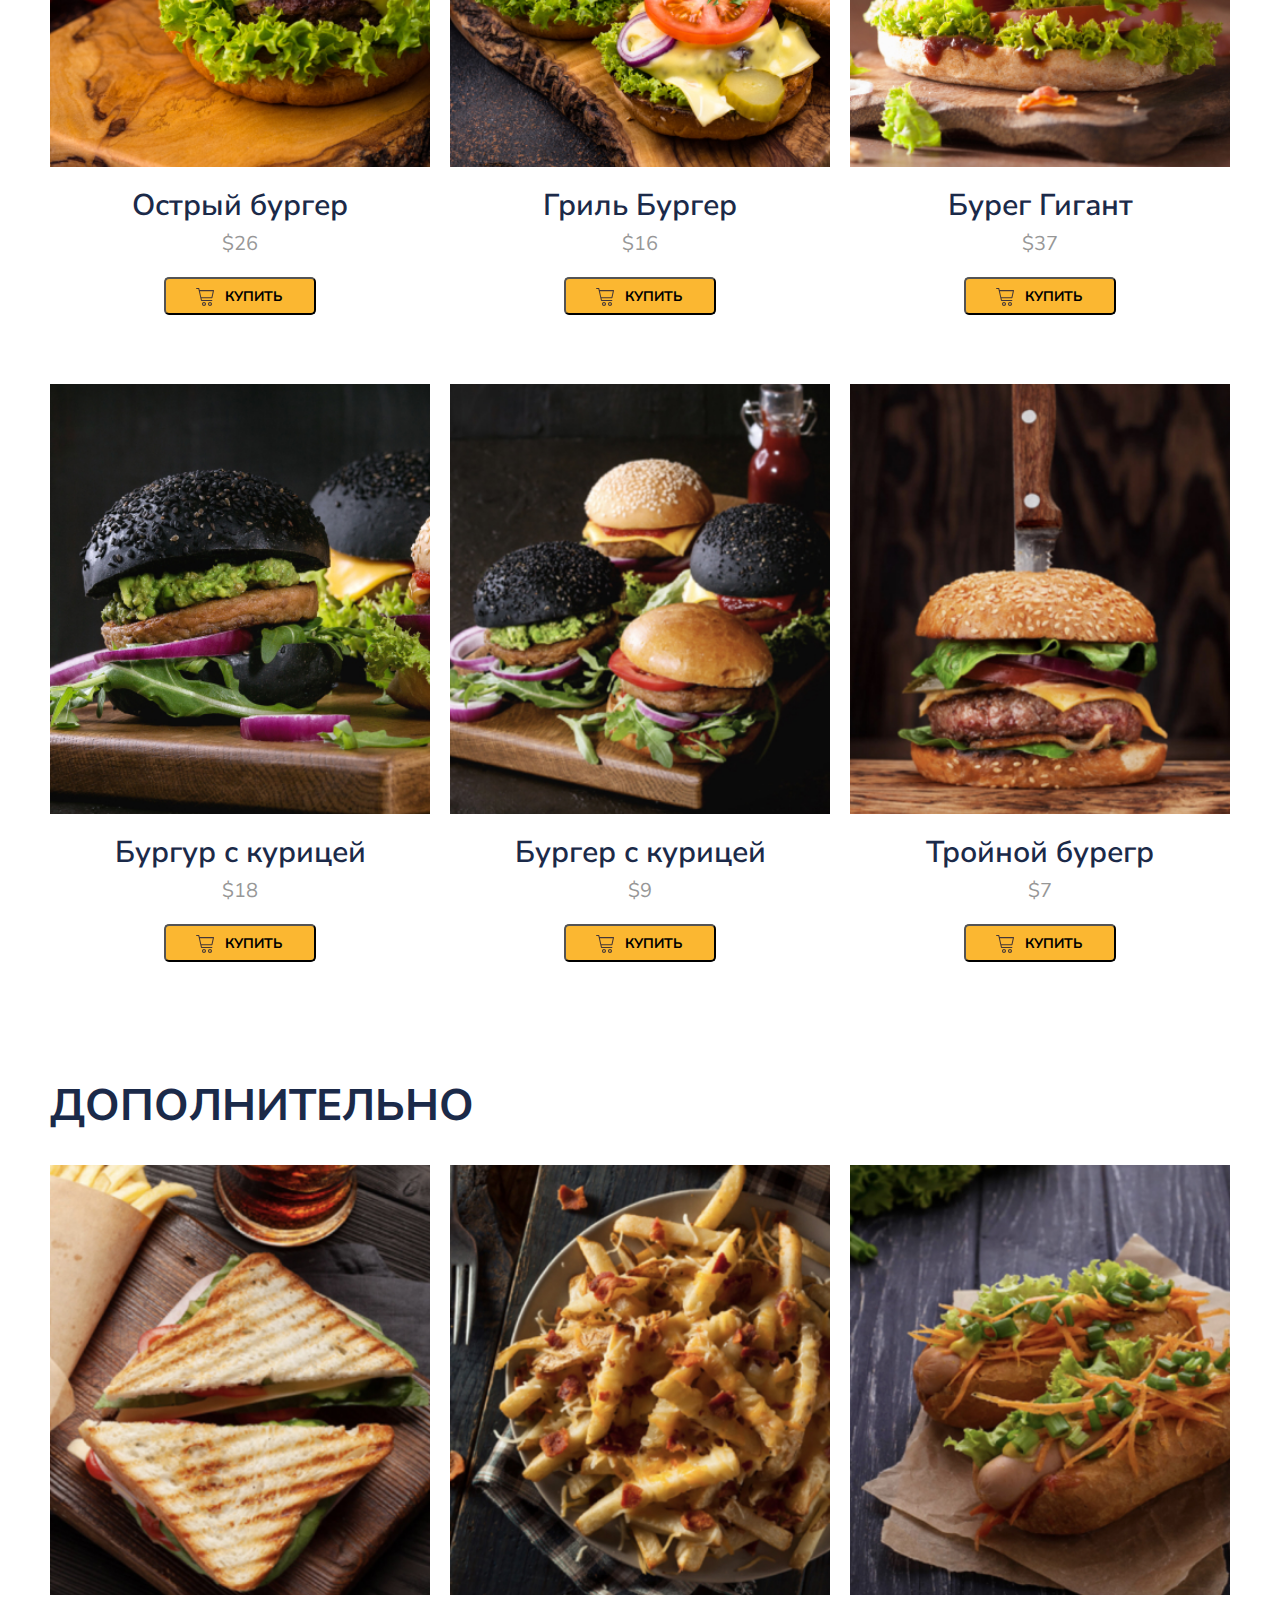
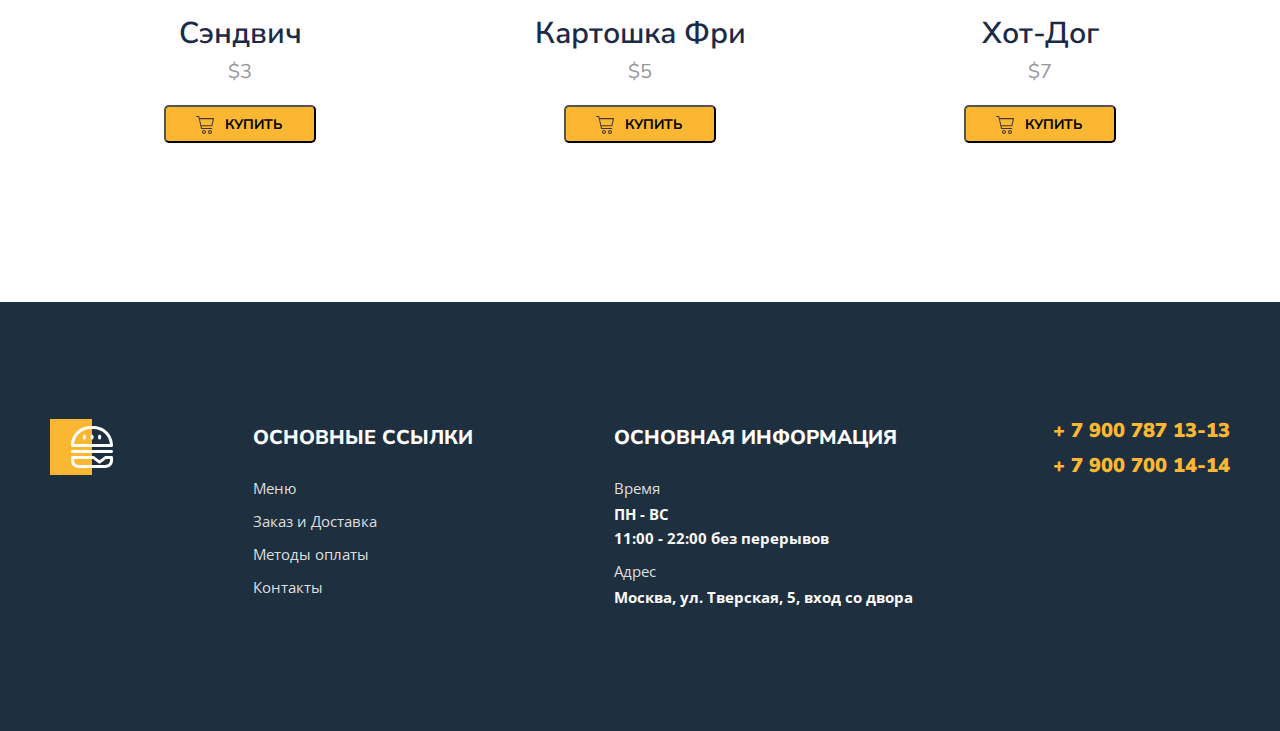
==== commit d87ad6bc: "add pice" ====
--- a/Index.html
+++ b/Index.html
@@ -81,9 +81,10 @@
                         </div>
                         <p class="menu-grid-title">Острый бургер</p>
                         <p class="menu-grid-price">$26</p>
-                        <button type="button" class="menu-grid-btn"></button>
-                        <span class="menu-grid-icon"></span>
-                        <span class="menu-grid-text">купить</span>
+                        <button type="button" class="menu-grid-btn">
+                            <span class="menu-grid-icon"></span>
+                            <span class="menu-grid-text">купить</span>
+                        </button>
                     </div>
                     <div class="menu-grid-item">
                         <div class="menu-grid-cover">
@@ -91,9 +92,10 @@
                         </div>
                         <p class="menu-grid-title">Гриль Бургер</p>
                         <p class="menu-grid-price">$16</p>
-                        <button type="button" class="menu-grid-btn"></button>
-                        <span class="menu-grid-icon"></span>
-                        <span class="menu-grid-text">купить</span>
+                        <button type="button" class="menu-grid-btn">
+                            <span class="menu-grid-icon"></span>
+                            <span class="menu-grid-text">купить</span>
+                        </button>
                     </div>
                     <div class="menu-grid-item">
                         <div class="menu-grid-cover">
@@ -101,9 +103,10 @@
                         </div>
                         <p class="menu-grid-title">Бурег Гигант</p>
                         <p class="menu-grid-price">$37</p>
-                        <button type="button" class="menu-grid-btn"></button>
-                        <span class="menu-grid-icon"></span>
-                        <span class="menu-grid-text">купить</span>
+                        <button type="button" class="menu-grid-btn">
+                            <span class="menu-grid-icon"></span>
+                            <span class="menu-grid-text">купить</span>
+                        </button>
                     </div>
                     <div class="menu-grid-item">
                         <div class="menu-grid-cover">
@@ -111,9 +114,10 @@
                         </div>
                         <p class="menu-grid-title">Бургур с курицей</p>
                         <p class="menu-grid-price">$18</p>
-                        <button type="button" class="menu-grid-btn"></button>
-                        <span class="menu-grid-icon"></span>
-                        <span class="menu-grid-text">купить</span>
+                        <button type="button" class="menu-grid-btn">
+                            <span class="menu-grid-icon"></span>
+                            <span class="menu-grid-text">купить</span>
+                        </button>
                     </div>
                     <div class="menu-grid-item">
                         <div class="menu-grid-cover">
@@ -121,9 +125,10 @@
                         </div>
                         <p class="menu-grid-title">Бургер с курицей</p>
                         <p class="menu-grid-price">$9</p>
-                        <button type="button" class="menu-grid-btn"></button>
-                        <span class="menu-grid-icon"></span>
-                        <span class="menu-grid-text">купить</span>
+                        <button type="button" class="menu-grid-btn">
+                            <span class="menu-grid-icon"></span>
+                            <span class="menu-grid-text">купить</span>
+                        </button>
                     </div>
                     <div class="menu-grid-item">
                         <div class="menu-grid-cover">
@@ -131,9 +136,10 @@
                         </div>
                         <p class="menu-grid-title">Тройной бурегр</p>
                         <p class="menu-grid-price">$7</p>
-                        <button type="button" class="menu-grid-btn"></button>
-                        <span class="menu-grid-icon"></span>
-                        <span class="menu-grid-text">купить</span>
+                        <button type="button" class="menu-grid-btn">
+                            <span class="menu-grid-icon"></span>
+                            <span class="menu-grid-text">купить</span>
+                        </button>
                     </div>
                 </div>
                 <div class="menu-header">
@@ -148,9 +154,10 @@
                         </div>
                         <p class="menu-grid-title">Сэндвич</p>
                         <p class="menu-grid-price">$3</p>
-                        <button type="button" class="menu-grid-btn"></button>
-                        <span class="menu-grid-icon"></span>
-                        <span class="menu-grid-text">купить</span>
+                        <button type="button" class="menu-grid-btn">
+                            <span class="menu-grid-icon"></span>
+                            <span class="menu-grid-text">купить</span>
+                        </button>
                     </div>
                     <div class="menu-grid-item">
                         <div class="menu-grid-cover">
@@ -158,9 +165,10 @@
                         </div>
                         <p class="menu-grid-title">Картошка Фри</p>
                         <p class="menu-grid-price">$5</p>
-                        <button type="button" class="menu-grid-btn"></button>
-                        <span class="menu-grid-icon"></span>
-                        <span class="menu-grid-text">купить</span>
+                        <button type="button" class="menu-grid-btn">
+                            <span class="menu-grid-icon"></span>
+                            <span class="menu-grid-text">купить</span>
+                        </button>
                     </div>
                     <div class="menu-grid-item">
                         <div class="menu-grid-cover">
@@ -168,9 +176,10 @@
                         </div>
                         <p class="menu-grid-title">Хот-Дог</p>
                         <p class="menu-grid-price">$7</p>
-                        <button type="button" class="menu-grid-btn"></button>
-                        <span class="menu-grid-icon"></span>
-                        <span class="menu-grid-text">купить</span>
+                        <button type="button" class="menu-grid-btn">
+                            <span class="menu-grid-icon"></span>
+                            <span class="menu-grid-text">купить</span>
+                        </button>
                     </div>
                 </div>
             </div>
--- a/styles/main.css
+++ b/styles/main.css
@@ -269,7 +269,7 @@
                 position: absolute;
                 left: 50%;
                 top: 50%;
-                transform: translate(-50% -50%);
+                transform: translate(-50%, -50%);
                 object-fit: cover;
                 width: 430px;
             }
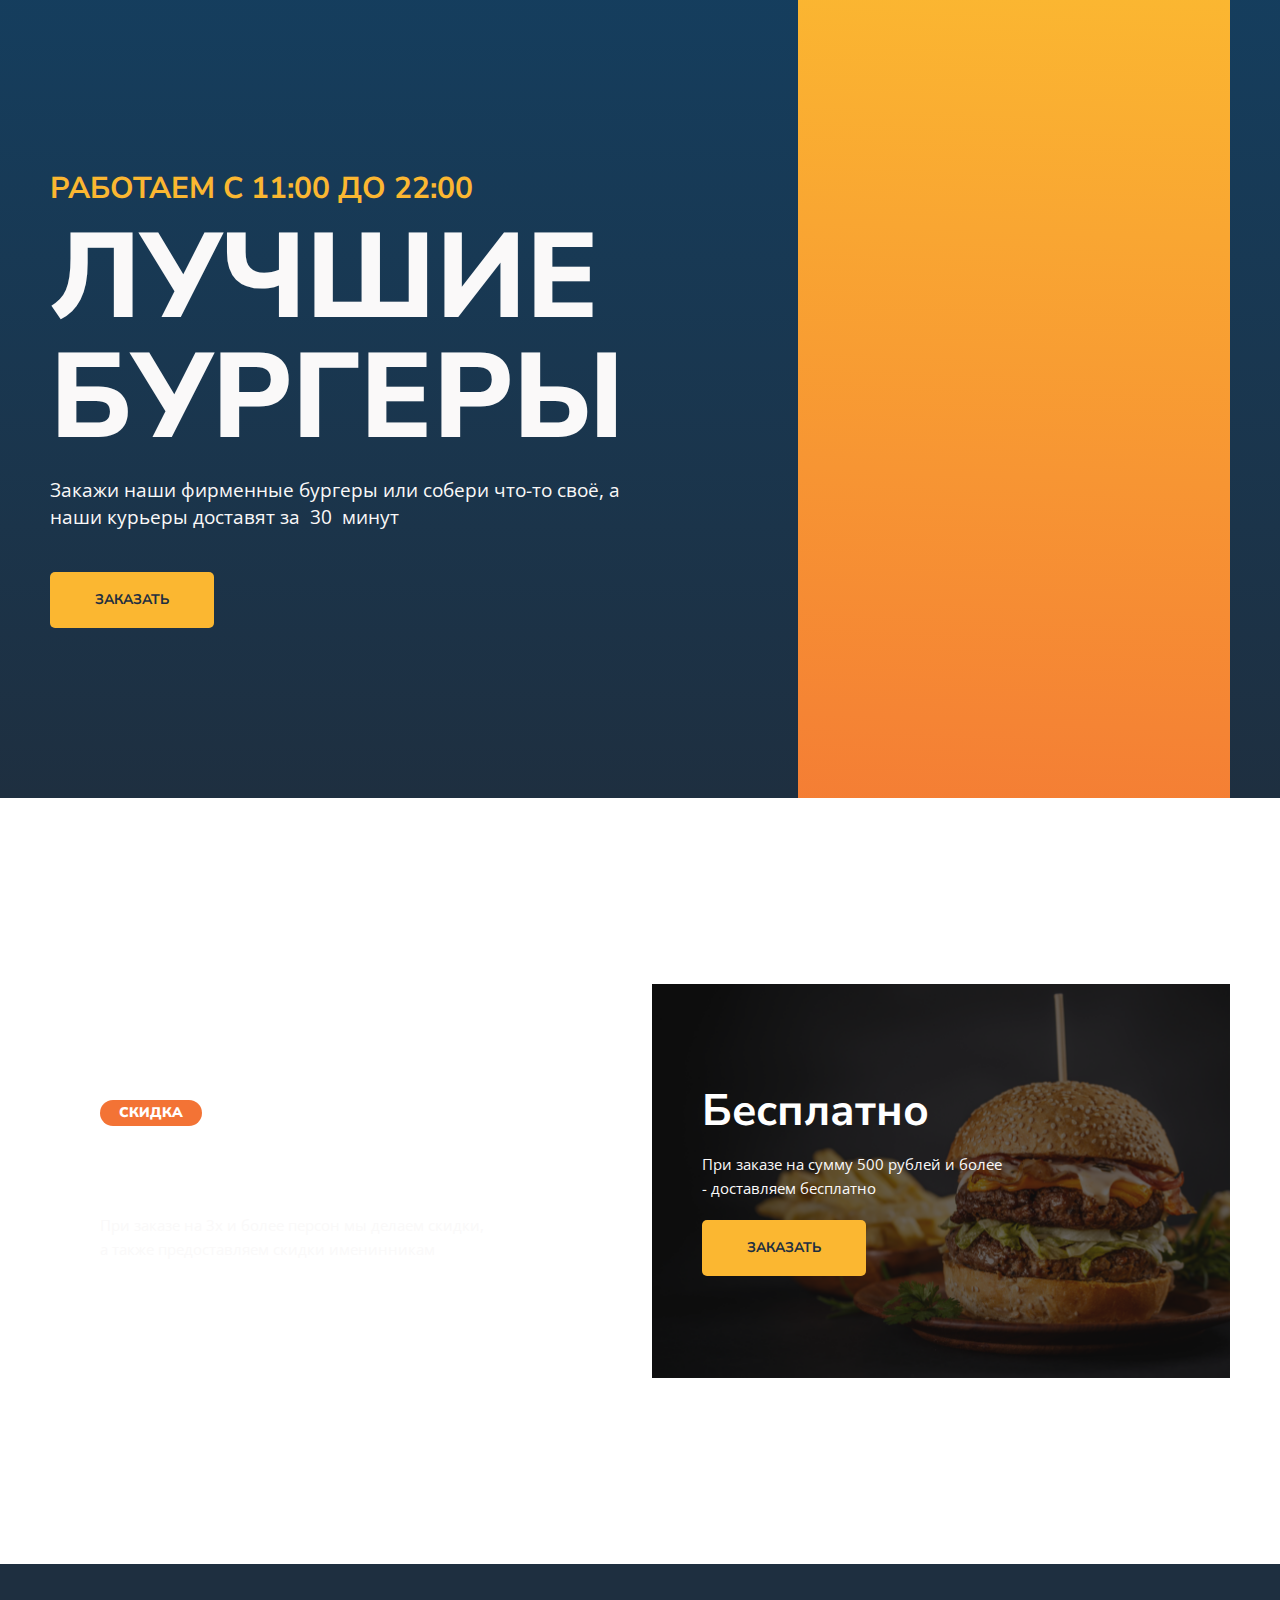
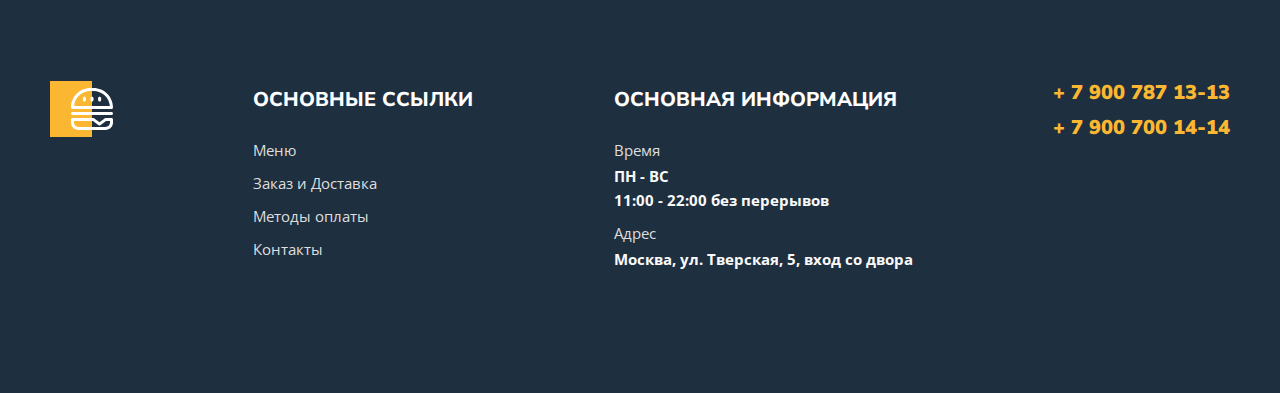
==== commit d0505529: "add  pages" ====
--- a/Index.html
+++ b/Index.html
@@ -5,226 +5,84 @@
     <meta charset="UTF-8">
     <meta http-equiv="X-UA-Compatible" content="IE=edge">
     <meta name="viewport" content="width=device-width, initial-scale=1.0">
-    <title>Burger</title>
+    <title>Document</title>
     <link rel="preconnect" href="https://fonts.googleapis.com">
     <link rel="preconnect" href="https://fonts.gstatic.com" crossorigin>
     <link href="https://fonts.googleapis.com/css2?family=Nunito+Sans:wght@600;700;800;900&family=Open+Sans:wght@400;600;700&display=swap" rel="stylesheet">
     <link rel="stylesheet" href="styles/normalize.css">
     <link rel="stylesheet" href="styles/main.css">
-
 </head>
 
 <body>
-    <header>
-        <div class="container">
-            <div class="header">
-                <div class="header-item">
-                    <a href="#" class="header-logo"></a>
-                    <nav>
-                        <ul class="header-nav">
-                            <li><a href="#" class="active">Главная</a></li>
-                            <li><a href="#">Меню</a></li>
-                            <li><a href="#">О нас</a></li>
-                            <li><a href="#">Контакты</a></li>
-                        </ul>
+    <div>
+        <div class="main">
+            <div class="wrapper">
+                <div class="content ">
+                    <h1 class="content-title">
+                        <span> работаем с 11:00 до 22:00</span> Лучшие бургеры
+                    </h1>
+                    <p class="content-text">Закажи наши фирменные бургеры или собери что-то своё, а&nbsp наши курьеры доставят за&nbsp 30&nbsp минут</p>
+                    <a class="content-link" href="menu.html">заказать</a>
                 </div>
-                </nav>
-                <button type="button" class="button">
-                    <span class="button-item">
-                        <img src="images/shopping-cart.svg" alt="карзина">
-                        <span class="button-count">5</span>
-                    </span>
-                    <span class="button-text">$125</span>
-                </button>
-            </div>
-        </div>
-    </header>
-    <div class="bg">
-        <div class="container">
-            <ul class="breadcrumbs">
-                <li><a href="#">Главная</a></li>
-                <li><a href="#">Меню</a></li>
-            </ul>
-            <h1 class="title">Наше Меню</h1>
-            <p class="description">Выбирай из предложенного ассортимента и мы доставим блюдо в течении часа</p>
-        </div>
-    </div>
-    <main>
-        <div class="banner">
-            <div class="container">
-                <div class="banner-box">
-                    <h2 class="banner-title">
-                        <span>скидка</span> -30%</h2>
-                    <p class="banner-text">
-                        Только при покупке 3-х и более позиций, мы&nbsp;дарим скидку. Акции не суммируются.
-                    </p>
-                    <a href="#" class="banner-link">купить сейчас</a>
+                <div class="visual">
+                    <div class="visual-bg "></div>
+                    <img src="images/burger.png" alt="">
                 </div>
             </div>
         </div>
-        <section class="menu">
+        <div class="promo">
+            <div class="wrapper">
+                <div class="promo-left">
+                    <p class="sale">Скидка</p>
+                    <p class="cost">20%</p>
+                    <p class="promo-description">При заказе на 3х и более персон мы делаем скидки, а также предоставляем скидки именинникам</p>
+                </div>
+                <div class="promo-right">
+                    <p class="free">Бесплатно</p>
+                    <p class="promo-description">При заказе на сумму 500 рублей и более - доставляем бесплатно</p>
+                    <a href="menu.html">заказать</a>
+                </div>
+            </div>
+        </div>
+        <footer class="footer">
             <div class="container">
-                <div class="menu-header">
-                    <h2 class="menu-title">
-                        Бургеры
-                    </h2>
-                    <select class="menu-select">
-                        <option value="">Сортировать</option>
-                        <option value="up">По возрастанию</option>
-                        <option value="down">По убыванию </option>
-                </select>
-                </div>
-                <div class="menu-grid">
-                    <div class="menu-grid-item">
-                        <div class="menu-grid-cover">
-                            <img src="images/1.jpg" alt="Острый бургер">
-                        </div>
-                        <p class="menu-grid-title">Острый бургер</p>
-                        <p class="menu-grid-price">$26</p>
-                        <button type="button" class="menu-grid-btn">
-                            <span class="menu-grid-icon"></span>
-                            <span class="menu-grid-text">купить</span>
-                        </button>
+                <div class="footer-box">
+                    <div class="footer-item">
+                        <img class="footer-logo" src="images/Logo1.svg" alt="Logo">
                     </div>
-                    <div class="menu-grid-item">
-                        <div class="menu-grid-cover">
-                            <img src="images/2.jpg" alt="Гриль Бургер">
-                        </div>
-                        <p class="menu-grid-title">Гриль Бургер</p>
-                        <p class="menu-grid-price">$16</p>
-                        <button type="button" class="menu-grid-btn">
-                            <span class="menu-grid-icon"></span>
-                            <span class="menu-grid-text">купить</span>
-                        </button>
+                    <div class="footer-item">
+                        <h2>Основные ссылки</h2>
+                        <ul class="footer-list">
+                            <li><a href="menu.html">Меню</a></li>
+                            <li><a href="#">Заказ и Доставка</a></li>
+                            <li><a href="#">Методы оплаты</a></li>
+                            <li><a href="#">Контакты</a></li>
+                        </ul>
                     </div>
-                    <div class="menu-grid-item">
-                        <div class="menu-grid-cover">
-                            <img src="images/3.jpg" alt="Бурег Гигант">
-                        </div>
-                        <p class="menu-grid-title">Бурег Гигант</p>
-                        <p class="menu-grid-price">$37</p>
-                        <button type="button" class="menu-grid-btn">
-                            <span class="menu-grid-icon"></span>
-                            <span class="menu-grid-text">купить</span>
-                        </button>
+                    <div class="footer-item">
+                        <h2>Основная информация</h2>
+                        <ul class="footer-list">
+                            <li>
+                                <span>Время</span> ПН - ВС<br> 11:00 - 22:00 без перерывов
+                            </li>
+                            <li>
+                                <span>Адрес</span> Москва, ул. Тверская, 5, вход со двора
+                            </li>
+                        </ul>
                     </div>
-                    <div class="menu-grid-item">
-                        <div class="menu-grid-cover">
-                            <img src="images/4.jpg" alt="Бургур с курицей">
-                        </div>
-                        <p class="menu-grid-title">Бургур с курицей</p>
-                        <p class="menu-grid-price">$18</p>
-                        <button type="button" class="menu-grid-btn">
-                            <span class="menu-grid-icon"></span>
-                            <span class="menu-grid-text">купить</span>
-                        </button>
-                    </div>
-                    <div class="menu-grid-item">
-                        <div class="menu-grid-cover">
-                            <img src="images/5.jpg" alt="Бургер с курицей">
-                        </div>
-                        <p class="menu-grid-title">Бургер с курицей</p>
-                        <p class="menu-grid-price">$9</p>
-                        <button type="button" class="menu-grid-btn">
-                            <span class="menu-grid-icon"></span>
-                            <span class="menu-grid-text">купить</span>
-                        </button>
-                    </div>
-                    <div class="menu-grid-item">
-                        <div class="menu-grid-cover">
-                            <img src="images/6.jpg" alt="Тройной бурегр">
-                        </div>
-                        <p class="menu-grid-title">Тройной бурегр</p>
-                        <p class="menu-grid-price">$7</p>
-                        <button type="button" class="menu-grid-btn">
-                            <span class="menu-grid-icon"></span>
-                            <span class="menu-grid-text">купить</span>
-                        </button>
-                    </div>
-                </div>
-                <div class="menu-header">
-                    <h2 class="menu-title">
-                        Дополнительно
-                    </h2>
-                </div>
-                <div class="menu-grid">
-                    <div class="menu-grid-item">
-                        <div class="menu-grid-cover">
-                            <img src="images/Сэндвич.jpg" alt="Сэндвич">
-                        </div>
-                        <p class="menu-grid-title">Сэндвич</p>
-                        <p class="menu-grid-price">$3</p>
-                        <button type="button" class="menu-grid-btn">
-                            <span class="menu-grid-icon"></span>
-                            <span class="menu-grid-text">купить</span>
-                        </button>
-                    </div>
-                    <div class="menu-grid-item">
-                        <div class="menu-grid-cover">
-                            <img src="images/Картошка Фри.jpg" alt="Картошка Фри">
-                        </div>
-                        <p class="menu-grid-title">Картошка Фри</p>
-                        <p class="menu-grid-price">$5</p>
-                        <button type="button" class="menu-grid-btn">
-                            <span class="menu-grid-icon"></span>
-                            <span class="menu-grid-text">купить</span>
-                        </button>
-                    </div>
-                    <div class="menu-grid-item">
-                        <div class="menu-grid-cover">
-                            <img src="images/Хот-Дог.jpg" alt="Хот-Дог">
-                        </div>
-                        <p class="menu-grid-title">Хот-Дог</p>
-                        <p class="menu-grid-price">$7</p>
-                        <button type="button" class="menu-grid-btn">
-                            <span class="menu-grid-icon"></span>
-                            <span class="menu-grid-text">купить</span>
-                        </button>
+                    <div class="footer-tel">
+                        <ul class="footer-list footer-list-tel">
+                            <li>
+                                <a href="tel:+79007871313">+ 7 900 787 13-13</a>
+                            </li>
+                            <li>
+                                <a href="tel:+79007001414">+ 7 900 700 14-14</a>
+                            </li>
+                        </ul>
                     </div>
                 </div>
             </div>
-            </div>
-        </section>
-    </main>
-    <footer>
-        <div class="container">
-            <div class="footer-box">
-                <div class="footer-item">
-                    <img class="footer-logo" src="images/Logo1.svg" alt="Logo">
-                </div>
-                <div class="footer-item">
-                    <h2>Основные ссылки</h2>
-                    <ul class="footer-list">
-                        <li><a href="#">Меню</a></li>
-                        <li><a href="#">Заказ и Доставка</a></li>
-                        <li><a href="#">Методы оплаты</a></li>
-                        <li><a href="#">Контакты</a></li>
-                    </ul>
-                </div>
-                <div class="footer-item">
-                    <h2>Основная информация</h2>
-                    <ul class="footer-list">
-                        <li>
-                            <span>Время</span> ПН - ВС<br> 11:00 - 22:00 без перерывов
-                        </li>
-                        <li>
-                            <span>Адрес</span> Москва, ул. Тверская, 5, вход со двора
-                        </li>
-                    </ul>
-                </div>
-                <div class="footer-tel">
-                    <ul class="footer-list footer-list-tel">
-                        <li>
-                            <a href="tel:+79007871313">+ 7 900 787 13-13</a>
-                        </li>
-                        <li>
-                            <a href="tel:+79007001414">+ 7 900 700 14-14</a>
-                        </li>
-                    </ul>
-                </div>
-            </div>
-        </div>
-    </footer>
+        </footer>
 </body>
 
 </html>--- a/styles/main.css
+++ b/styles/main.css
@@ -203,6 +203,7 @@
                 max-width: 353px;
                 margin-bottom: 35px;
                 margin-top: 0;
+                line-height: 24px
             }
             
             .banner-link {
@@ -215,6 +216,7 @@
                 border-radius: 5px;
                 padding: 18px 25px;
                 border: 1px solid #FBB731;
+                font-weight: 700
             }
             
             .banner-link:hover {
@@ -281,7 +283,6 @@
                 text-align: center;
                 color: #1B2A49;
                 margin-top: 20px;
-                margin-bottom: 0px;
             }
             
             .menu-grid-price {
@@ -302,8 +303,7 @@
                 border-radius: 5px;
                 cursor: pointer;
                 gap: 11px;
-                width: 152px;
-                height: 38px;
+                border: none;
             }
             
             .menu-grid-btn:hover {
@@ -324,6 +324,7 @@
                 text-transform: uppercase;
                 display: block;
                 padding: 0;
+                color: #1E2F40;
             }
             
             footer {
@@ -405,4 +406,208 @@
             
             .footer-list-tel a:hover {
                 color: #DEDEDE;
+            }
+            /*Style INDEX*/
+            
+            .main {
+                background: linear-gradient(180deg, #0C4C7B -100%, #1E2F40 100%);
+            }
+            
+            .wrapper {
+                max-width: 1180px;
+                margin: 0 auto;
+                display: flex;
+                justify-content: space-between;
+            }
+            
+            .content {
+                color: #FAF9F9;
+                flex: 0 0 580px;
+                padding-top: 170px;
+                padding-bottom: 170px;
+            }
+            
+            .content-title {
+                font-size: 120px;
+                font-weight: 800;
+                text-transform: uppercase;
+                line-height: 120px;
+                margin-bottom: 40px;
+                margin-top: 0;
+                margin-bottom: 0;
+            }
+            
+            .content-title span {
+                color: #FBB731;
+                font-size: 30px;
+                font-weight: 700;
+                line-height: 38px;
+                display: block;
+                margin-bottom: 10px;
+            }
+            
+            .content-text {
+                font-family: 'Open Sans', sans-serif;
+                font-size: 19px;
+                line-height: 1.4;
+                margin-bottom: 42px;
+            }
+            
+            .content-link,
+            .promo a {
+                color: #1E2F40;
+                background-color: #FBB731;
+                border-radius: 5px;
+                text-decoration: none;
+                padding: 20px 45px;
+                display: inline-block;
+                text-transform: uppercase;
+                font-size: 14px;
+                font-weight: 700;
+            }
+            
+            .visual {
+                flex-grow: 1;
+                display: flex;
+                justify-content: flex-end;
+                position: relative;
+            }
+            
+            .visual-bg {
+                width: 432px;
+                height: 100%;
+                background: linear-gradient(2.42deg, #F37335 -19.6%, #FBB731 100.79%, #FDC830 100.79%);
+            }
+            
+            .main img {
+                width: 829px;
+                position: absolute;
+                right: -168px;
+            }
+            
+            .promo {
+                padding-top: 186px;
+                padding-bottom: 46px;
+            }
+            
+            .promo-left,
+            .promo-right {
+                flex: 0 0 49%;
+                color: #fff;
+                box-sizing: border-box;
+                background-repeat: no-repeat;
+                background-size: cover;
+                background-position: center;
+            }
+            
+            .promo-left {
+                background-image: url(../images/promo-left.png);
+                padding: 116px 50px;
+            }
+            
+            .promo-right {
+                background-image: url(../images/promo-right\ .png);
+                padding: 102px 50px;
+            }
+            
+            .sale {
+                font-size: 14px;
+                font-weight: 900;
+                background: #F37335;
+                padding: 5px 19px;
+                border-radius: 14px;
+                display: inline-block;
+                text-transform: uppercase;
+                margin-bottom: 3px;
+                margin-top: 0;
+            }
+            
+            .cost {
+                margin-top: 0;
+                font-size: 60px;
+                font-weight: 900;
+                margin-bottom: 8px;
+            }
+            
+            .promo-description {
+                font-family: 'Open Sans', sans-serif;
+                color: #FAF9F9;
+                font-size: 15px;
+                line-height: 24px;
+                margin-bottom: 0;
+            }
+            
+            .promo-left .promo-description {
+                max-width: 392px;
+            }
+            
+            .promo-right .promo-description {
+                max-width: 300px;
+                margin-bottom: 20px;
+            }
+            
+            .free {
+                font-size: 44px;
+                font-weight: 700;
+                margin-bottom: 10px;
+                margin-top: 0;
+            }
+            
+            .footer {
+                background: #1E2F40;
+                color: #fff;
+                padding-top: 117px;
+                padding-bottom: 106px;
+            }
+            
+            .logo {
+                width: 63px;
+                height: 56px;
+            }
+            
+            .item {
+                flex: 0 0 auto;
+            }
+            
+            .item h2 {
+                font-size: 20px;
+                font-weight: 800;
+                text-transform: uppercase;
+                margin-bottom: 12px;
+            }
+            
+            .item ul,
+            .tel ul {
+                list-style-type: none;
+            }
+            
+            .item li {
+                margin-bottom: 9px;
+                font-family: 'Lato', sans-serif;
+                font-size: 15px;
+                color: #FAF9F9;
+                font-weight: 700;
+                line-height: 24px;
+            }
+            
+            .item a {
+                color: #DEDEDE;
+                text-decoration: none;
+                font-weight: 400;
+            }
+            
+            .item span {
+                color: #DEDEDE;
+                display: block;
+                font-weight: 400;
+                margin-bottom: 2px;
+            }
+            
+            .tel ul {
+                font-size: 20px;
+                color: #FBB731;
+            }
+            
+            .tel li {
+                margin-bottom: 12px;
             }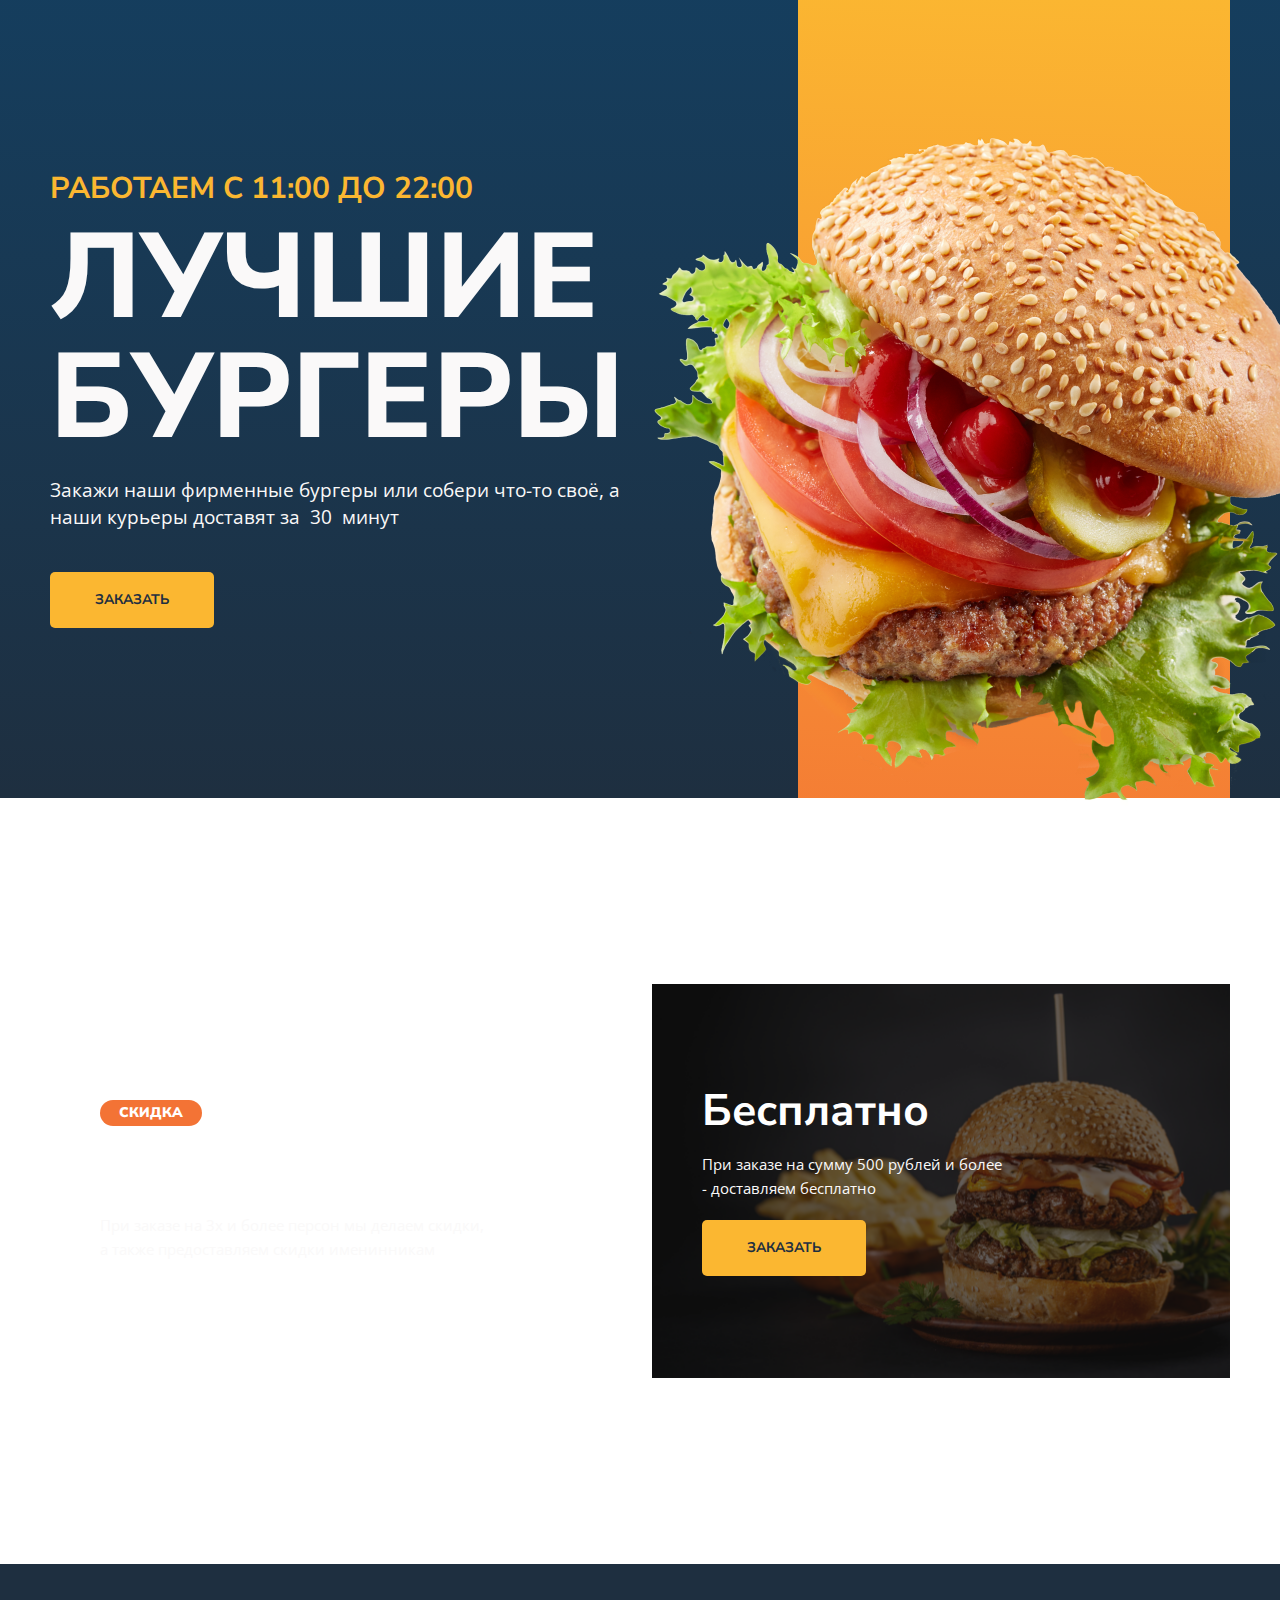
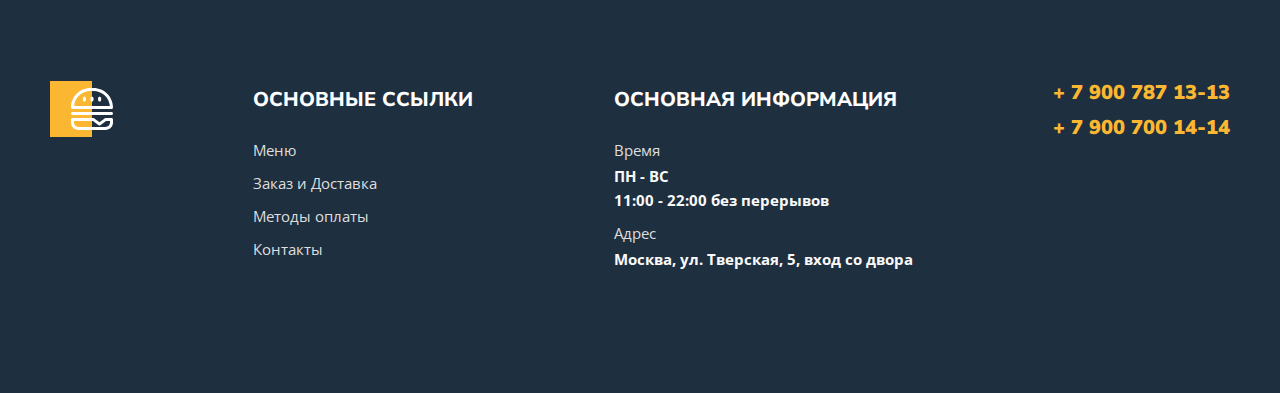
==== commit 97a7cf76: "add images" ====
--- a/Index.html
+++ b/Index.html
@@ -26,7 +26,7 @@
                 </div>
                 <div class="visual">
                     <div class="visual-bg "></div>
-                    <img src="images/burger.png" alt="">
+                    <img src="images/BURGER.png" alt="">
                 </div>
             </div>
         </div>
